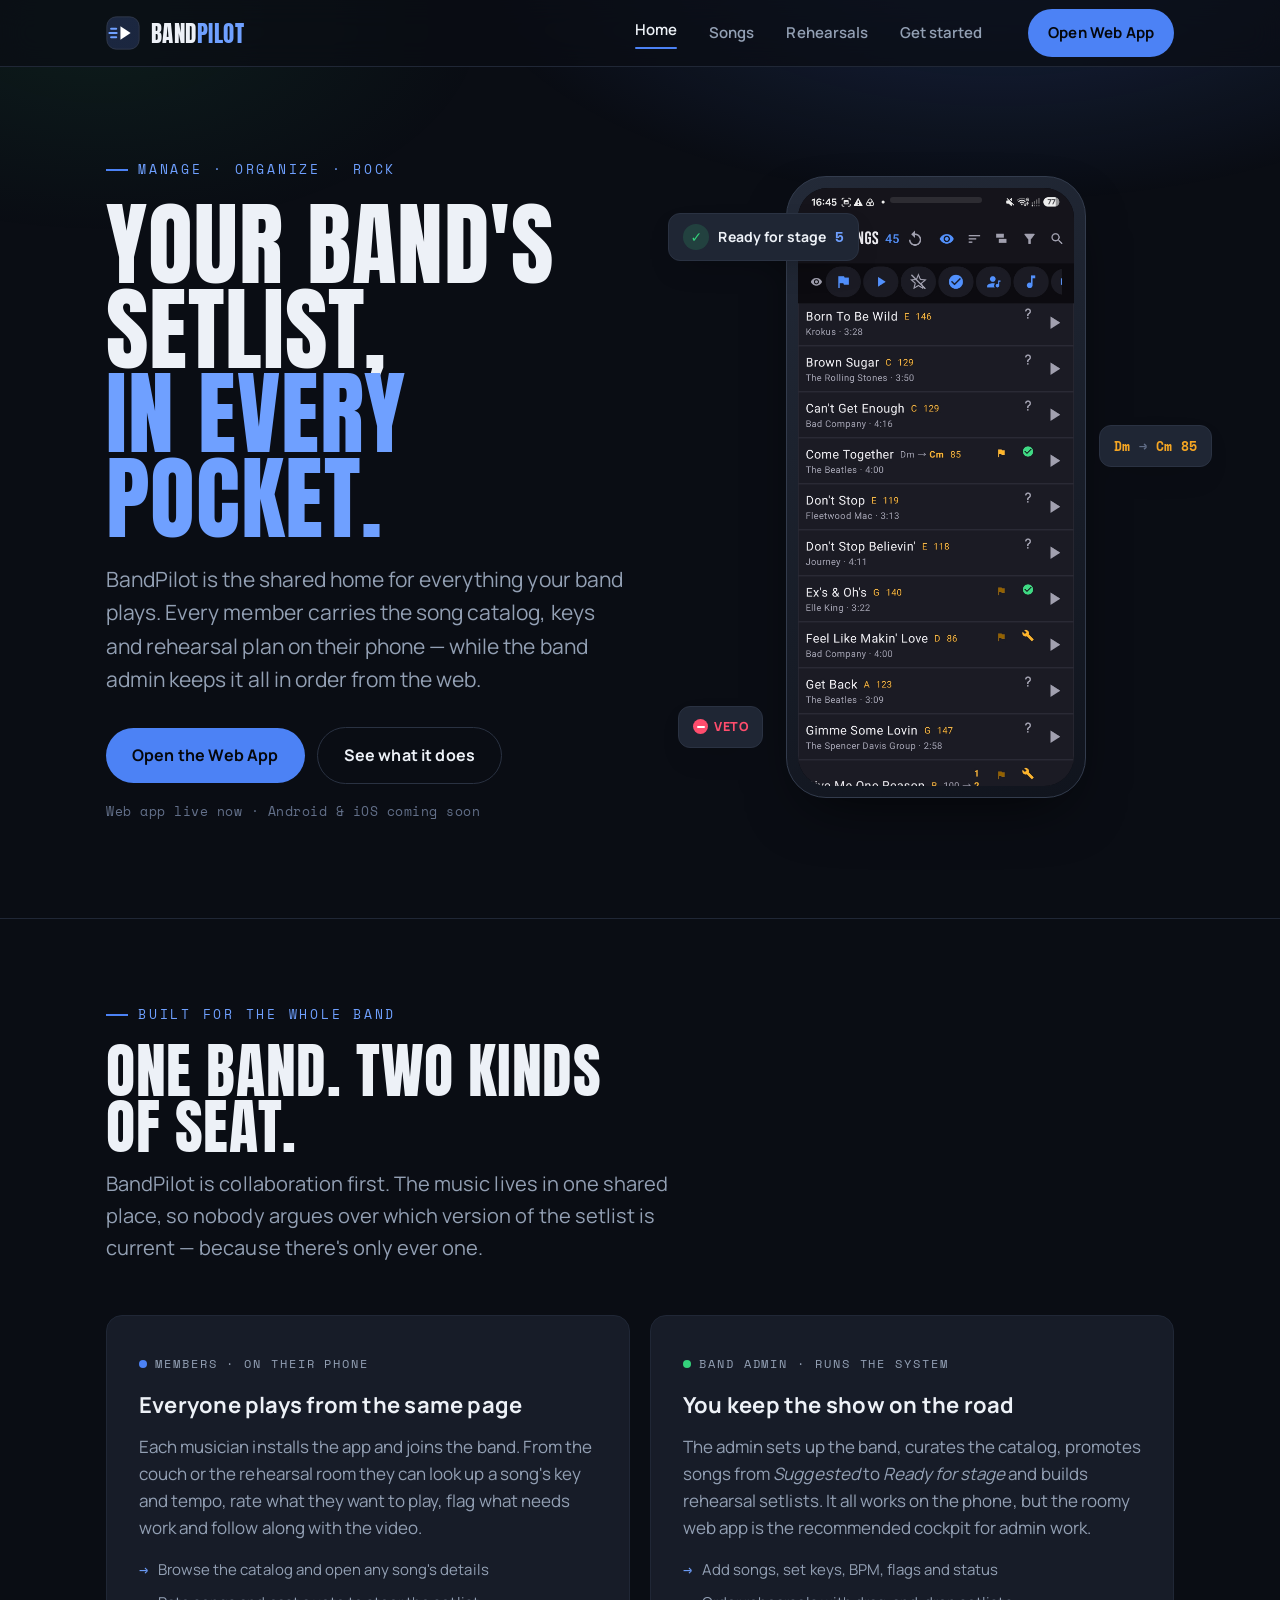
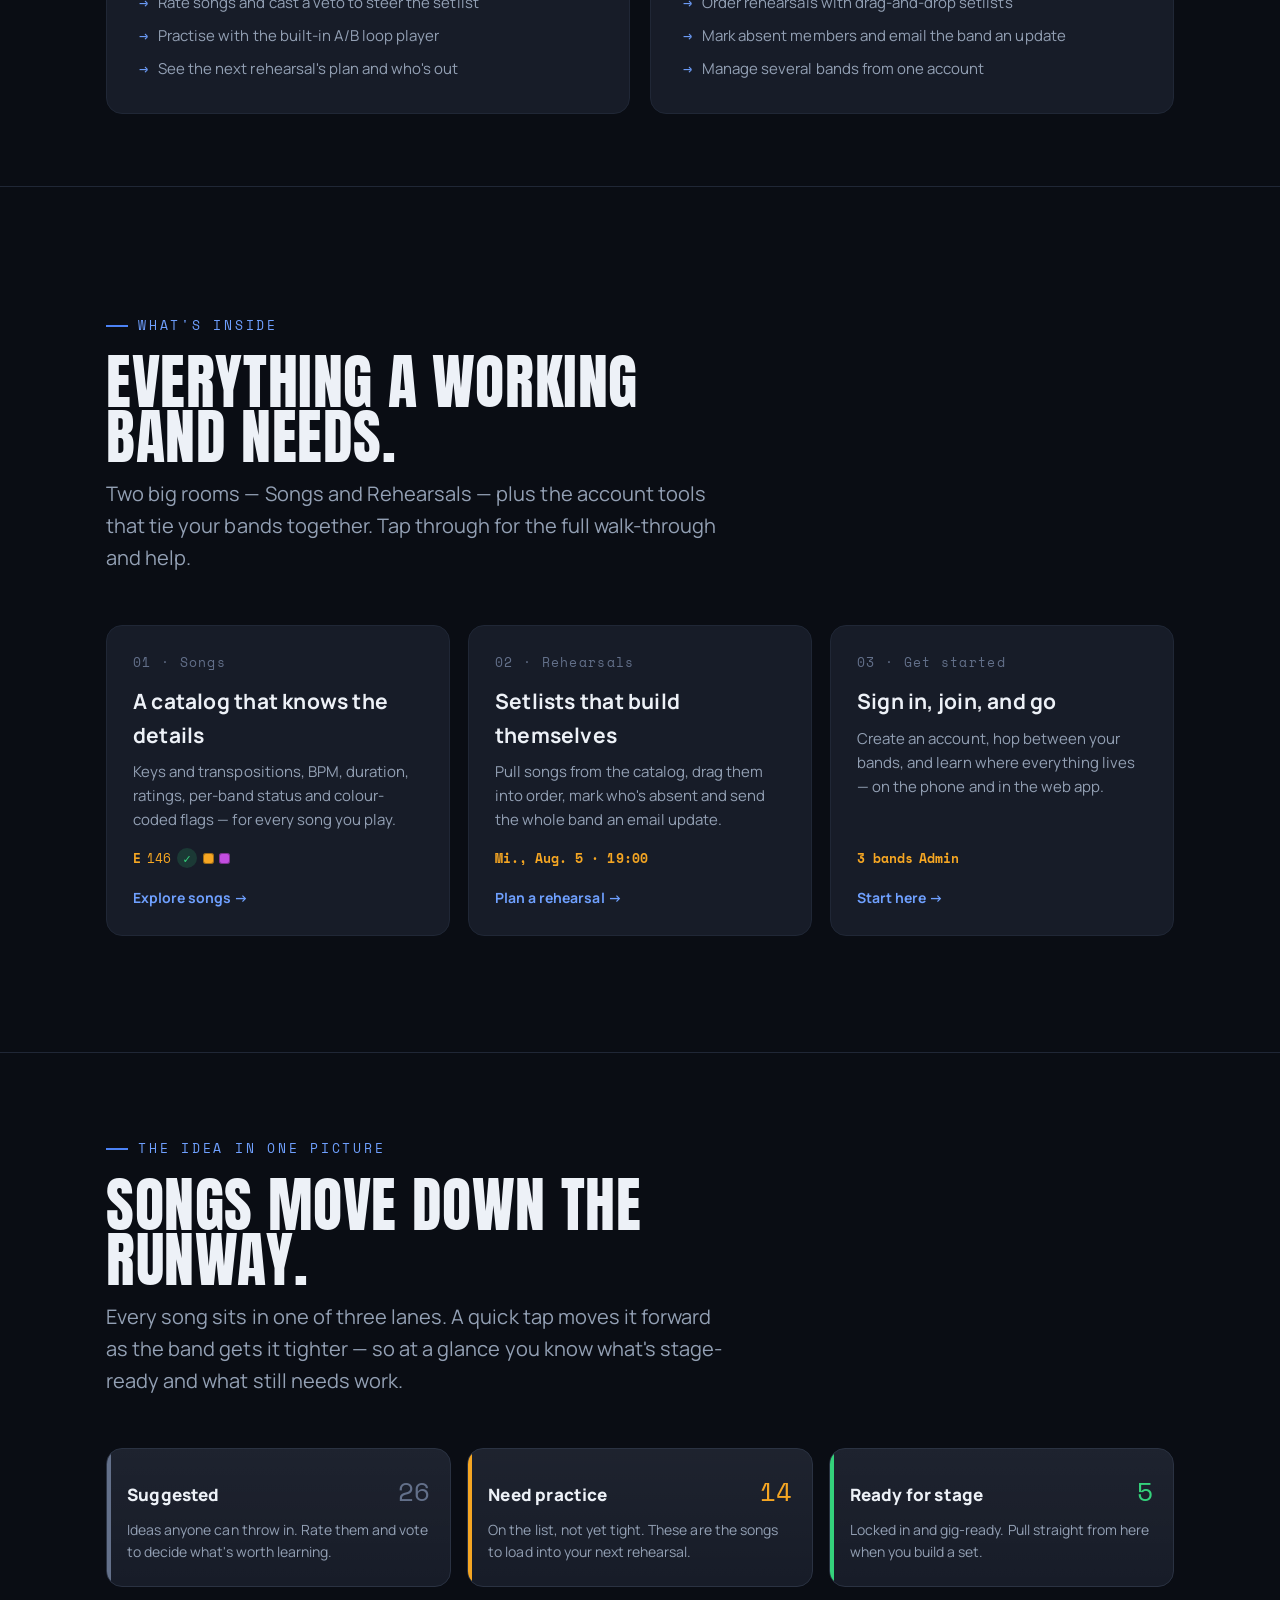
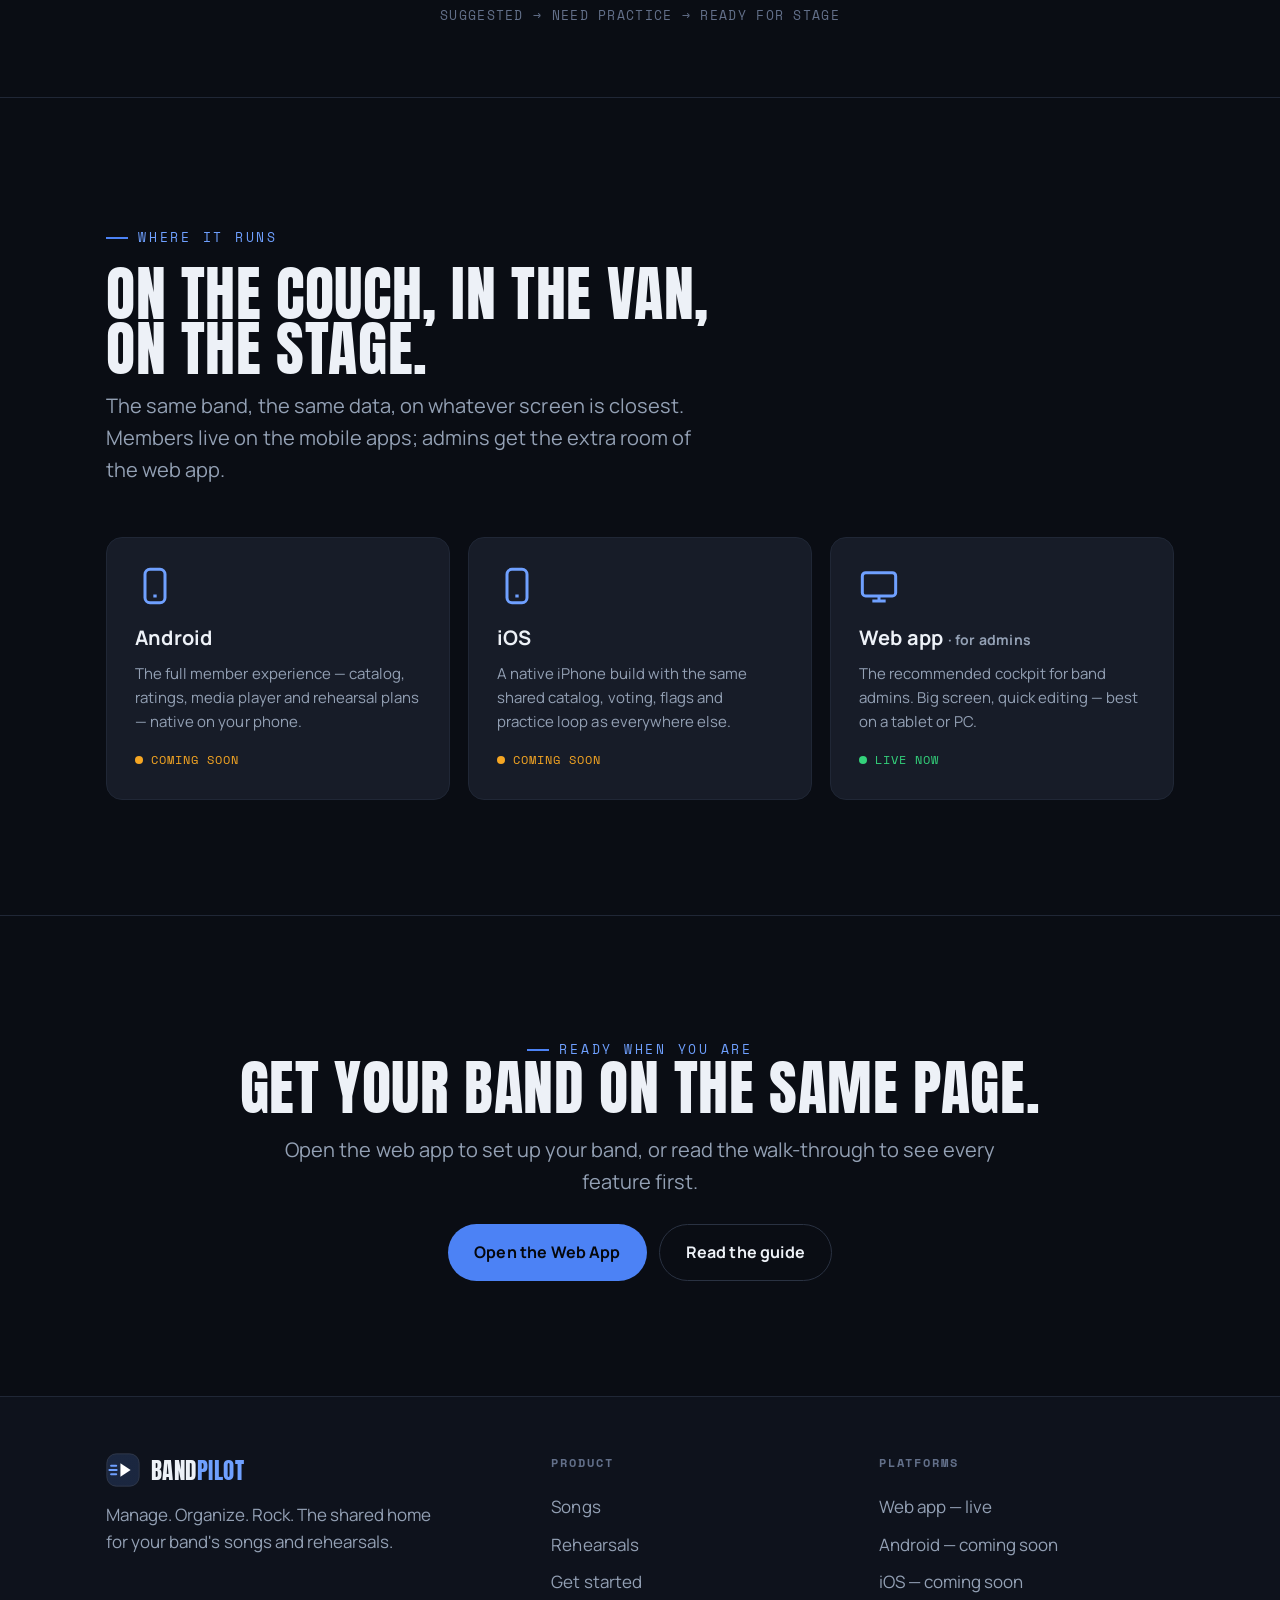
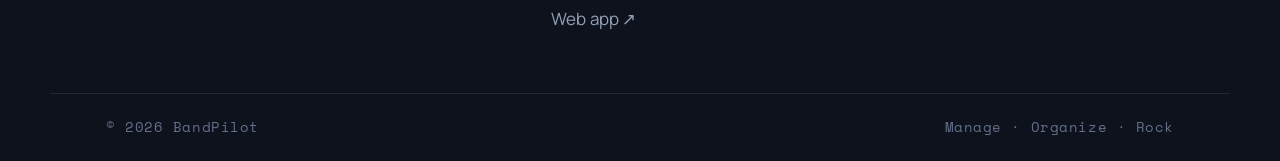
==== index.html @ ef221a4c "Add BandPilot product & help site Static multi-page site (index, songs, rehearsals, getting-started)" ====
<!DOCTYPE html>
<html lang="en">
<head>
  <meta charset="UTF-8" />
  <meta name="viewport" content="width=device-width, initial-scale=1.0" />
  <title>BandPilot — your band's songs & rehearsals, in every pocket</title>
  <meta name="description" content="BandPilot keeps your band on the same page: a shared song catalog with keys, BPM, ratings and flags, plus rehearsal setlists and email updates. Android, iOS and a web app for band admins." />
  <link rel="icon" href="assets/img/favicon.svg" type="image/svg+xml" />
  <link rel="preconnect" href="https://fonts.googleapis.com" />
  <link rel="preconnect" href="https://fonts.gstatic.com" crossorigin />
  <link href="https://fonts.googleapis.com/css2?family=Anton&family=Manrope:wght@400;600;700;800&family=Space+Mono:wght@400;700&display=swap" rel="stylesheet" />
  <script>document.documentElement.classList.add("js");</script>
  <link rel="stylesheet" href="assets/css/site.css" />
</head>
<body>
  <!-- ============ HEADER ============ -->
  <header class="site-header">
    <div class="wrap nav">
      <a class="brand" href="index.html" aria-label="BandPilot home">
        <svg class="brand__mark" viewBox="0 0 40 40" fill="none" aria-hidden="true">
          <defs><linearGradient id="m1" x1="0" y1="0" x2="40" y2="40"><stop stop-color="#1b2740"/><stop offset="1" stop-color="#0c1220"/></linearGradient></defs>
          <rect x="1" y="1" width="38" height="38" rx="11" fill="url(#m1)" stroke="#333c4d"/>
          <path d="M6 15h6M4 20h8.5M6 25h6" stroke="#6FA0FF" stroke-width="2.4" stroke-linecap="round"/>
          <path d="M17 12l12 8-12 8z" fill="#fff"/>
        </svg>
        <span class="brand__word"><b>Band</b><b class="pi">Pilot</b></span>
      </a>
      <nav class="nav__links" aria-label="Primary">
        <a href="index.html" class="is-active">Home</a>
        <a href="songs.html">Songs</a>
        <a href="rehearsals.html">Rehearsals</a>
        <a href="getting-started.html">Get started</a>
      </nav>
      <a class="btn btn--primary nav__cta" href="https://app.bandpilot.net" target="_blank" rel="noopener">Open Web App</a>
      <button class="nav__toggle" aria-label="Open menu" aria-expanded="false">
        <svg width="22" height="22" viewBox="0 0 24 24" fill="none" stroke="currentColor" stroke-width="2.2" stroke-linecap="round"><path d="M3 6h18M3 12h18M3 18h18"/></svg>
      </button>
    </div>
    <div class="mobile-menu">
      <a href="index.html">Home</a>
      <a href="songs.html">Songs</a>
      <a href="rehearsals.html">Rehearsals</a>
      <a href="getting-started.html">Get started</a>
      <a class="btn btn--primary" href="https://app.bandpilot.net" target="_blank" rel="noopener">Open Web App</a>
    </div>
  </header>

  <main>
    <!-- ============ HERO ============ -->
    <section class="section hero">
      <div class="wrap hero__grid">
        <div class="hero__text reveal">
          <p class="eyebrow hero__eyebrow">Manage · Organize · Rock</p>
          <h1 class="display">Your band's setlist,<br><span class="accent">in every pocket.</span></h1>
          <p class="lead hero__lead">BandPilot is the shared home for everything your band plays. Every member carries the song catalog, keys and rehearsal plan on their phone — while the band admin keeps it all in order from the web.</p>
          <div class="hero__cta">
            <a class="btn btn--primary btn--lg" href="https://app.bandpilot.net" target="_blank" rel="noopener">Open the Web App</a>
            <a class="btn btn--ghost btn--lg" href="#features">See what it does</a>
          </div>
          <p class="hero__note">Web app live now · Android &amp; iOS coming soon</p>
        </div>

        <div class="hero__stage reveal" data-d="1">
          <div class="floaty floaty--ready">
            <span class="status status--ready">✓</span> Ready for stage <span class="count">5</span>
          </div>
          <div class="floaty floaty--key">
            <span class="key">Dm <span class="arrow">→</span> Cm</span> <span class="bpm">85</span>
          </div>
          <div class="floaty floaty--veto">
            <span class="veto"><span class="dot"></span>Veto</span>
          </div>
          <div class="phone">
            <div class="phone__screen">
              <img src="assets/img/songs-detail-rows.jpg" alt="The BandPilot song list showing titles, artists, keys, BPM and status icons" loading="eager" width="1080" height="2340" />
            </div>
          </div>
        </div>
      </div>
    </section>

    <!-- ============ ROLES / COLLABORATION ============ -->
    <section class="section section--tight divider" id="collaboration">
      <div class="wrap">
        <div class="section-head reveal">
          <p class="eyebrow">Built for the whole band</p>
          <h2 class="display">One band. Two kinds of&nbsp;seat.</h2>
          <p class="lead">BandPilot is collaboration first. The music lives in one shared place, so nobody argues over which version of the setlist is current — because there's only ever one.</p>
        </div>
        <div class="roles">
          <div class="role role--member reveal">
            <span class="role__tag"><span class="d"></span>Members · on their phone</span>
            <h3>Everyone plays from the same page</h3>
            <p>Each musician installs the app and joins the band. From the couch or the rehearsal room they can look up a song's key and tempo, rate what they want to play, flag what needs work and follow along with the video.</p>
            <ul>
              <li>Browse the catalog and open any song's details</li>
              <li>Rate songs and cast a veto to steer the setlist</li>
              <li>Practise with the built-in A/B loop player</li>
              <li>See the next rehearsal's plan and who's out</li>
            </ul>
          </div>
          <div class="role role--admin reveal" data-d="1">
            <span class="role__tag"><span class="d"></span>Band admin · runs the system</span>
            <h3>You keep the show on the road</h3>
            <p>The admin sets up the band, curates the catalog, promotes songs from <em>Suggested</em> to <em>Ready for stage</em> and builds rehearsal setlists. It all works on the phone, but the roomy web app is the recommended cockpit for admin work.</p>
            <ul>
              <li>Add songs, set keys, BPM, flags and status</li>
              <li>Order rehearsals with drag-and-drop setlists</li>
              <li>Mark absent members and email the band an update</li>
              <li>Manage several bands from one account</li>
            </ul>
          </div>
        </div>
      </div>
    </section>

    <!-- ============ FEATURE OVERVIEW ============ -->
    <section class="section divider" id="features">
      <div class="wrap">
        <div class="section-head reveal">
          <p class="eyebrow">What's inside</p>
          <h2 class="display">Everything a working band needs.</h2>
          <p class="lead">Two big rooms — Songs and Rehearsals — plus the account tools that tie your bands together. Tap through for the full walk-through and help.</p>
        </div>
        <div class="cards">
          <a class="card reveal" href="songs.html">
            <span class="card__no">01 · Songs</span>
            <h3>A catalog that knows the details</h3>
            <p>Keys and transpositions, BPM, duration, ratings, per-band status and colour-coded flags — for every song you play.</p>
            <div class="card__chips">
              <span class="key">E</span><span class="bpm">146</span>
              <span class="status status--ready" style="width:20px;height:20px;font-size:11px">✓</span>
              <span class="flags"><span class="flag flag--cowbell"></span><span class="flag flag--gitsolo"></span></span>
            </div>
            <span class="card__more">Explore songs →</span>
          </a>
          <a class="card reveal" data-d="1" href="rehearsals.html">
            <span class="card__no">02 · Rehearsals</span>
            <h3>Setlists that build themselves</h3>
            <p>Pull songs from the catalog, drag them into order, mark who's absent and send the whole band an email update.</p>
            <div class="card__chips">
              <span class="key">Mi., Aug. 5 · 19:00</span>
            </div>
            <span class="card__more">Plan a rehearsal →</span>
          </a>
          <a class="card reveal" data-d="2" href="getting-started.html">
            <span class="card__no">03 · Get started</span>
            <h3>Sign in, join, and go</h3>
            <p>Create an account, hop between your bands, and learn where everything lives — on the phone and in the web app.</p>
            <div class="card__chips">
              <span class="key">3 bands</span><span class="key">Admin</span>
            </div>
            <span class="card__more">Start here →</span>
          </a>
        </div>
      </div>
    </section>

    <!-- ============ SIGNATURE: STATUS PIPELINE ============ -->
    <section class="section section--tight divider">
      <div class="wrap">
        <div class="section-head reveal">
          <p class="eyebrow">The idea in one picture</p>
          <h2 class="display">Songs move down the runway.</h2>
          <p class="lead">Every song sits in one of three lanes. A quick tap moves it forward as the band gets it tighter — so at a glance you know what's stage-ready and what still needs work.</p>
        </div>
        <div class="pipeline">
          <div class="stage stage--suggested reveal">
            <span class="stage__bar"></span>
            <div class="stage__top"><span class="stage__name">Suggested</span><span class="stage__count">26</span></div>
            <p>Ideas anyone can throw in. Rate them and vote to decide what's worth learning.</p>
          </div>
          <div class="stage stage--practice reveal" data-d="1">
            <span class="stage__bar"></span>
            <div class="stage__top"><span class="stage__name">Need practice</span><span class="stage__count">14</span></div>
            <p>On the list, not yet tight. These are the songs to load into your next rehearsal.</p>
          </div>
          <div class="stage stage--ready reveal" data-d="2">
            <span class="stage__bar"></span>
            <div class="stage__top"><span class="stage__name">Ready for stage</span><span class="stage__count">5</span></div>
            <p>Locked in and gig-ready. Pull straight from here when you build a set.</p>
          </div>
        </div>
        <p class="stage__flow reveal">SUGGESTED → NEED PRACTICE → READY FOR STAGE</p>
      </div>
    </section>

    <!-- ============ PLATFORMS ============ -->
    <section class="section divider" id="platforms">
      <div class="wrap">
        <div class="section-head reveal">
          <p class="eyebrow">Where it runs</p>
          <h2 class="display">On the couch, in the van, on the stage.</h2>
          <p class="lead">The same band, the same data, on whatever screen is closest. Members live on the mobile apps; admins get the extra room of the web app.</p>
        </div>
        <div class="platforms">
          <div class="plat reveal">
            <svg class="plat__ico" viewBox="0 0 24 24" fill="none" stroke="currentColor" stroke-width="1.8"><rect x="6" y="2" width="12" height="20" rx="3"/><path d="M11 18h2"/></svg>
            <h3>Android</h3>
            <p>The full member experience — catalog, ratings, media player and rehearsal plans — native on your phone.</p>
            <span class="plat__status is-soon"><span class="d"></span>Coming soon</span>
          </div>
          <div class="plat reveal" data-d="1">
            <svg class="plat__ico" viewBox="0 0 24 24" fill="none" stroke="currentColor" stroke-width="1.8"><rect x="6" y="2" width="12" height="20" rx="3"/><path d="M11 18h2"/></svg>
            <h3>iOS</h3>
            <p>A native iPhone build with the same shared catalog, voting, flags and practice loop as everywhere else.</p>
            <span class="plat__status is-soon"><span class="d"></span>Coming soon</span>
          </div>
          <div class="plat reveal" data-d="2">
            <svg class="plat__ico" viewBox="0 0 24 24" fill="none" stroke="currentColor" stroke-width="1.8"><rect x="2" y="4" width="20" height="14" rx="2"/><path d="M8 21h8M12 18v3"/></svg>
            <h3>Web app <span class="muted" style="font-size:14px">· for admins</span></h3>
            <p>The recommended cockpit for band admins. Big screen, quick editing — best on a tablet or PC.</p>
            <span class="plat__status is-live"><span class="d"></span>Live now</span>
          </div>
        </div>
      </div>
    </section>

    <!-- ============ CTA ============ -->
    <section class="section divider">
      <div class="wrap ctaband reveal">
        <p class="eyebrow" style="justify-content:center">Ready when you are</p>
        <h2 class="display">Get your band on the same page.</h2>
        <p class="lead" style="margin-inline:auto">Open the web app to set up your band, or read the walk-through to see every feature first.</p>
        <div class="btnrow">
          <a class="btn btn--primary btn--lg" href="https://app.bandpilot.net" target="_blank" rel="noopener">Open the Web App</a>
          <a class="btn btn--ghost btn--lg" href="getting-started.html">Read the guide</a>
        </div>
      </div>
    </section>
  </main>

  <!-- ============ FOOTER ============ -->
  <footer class="site-footer">
    <div class="wrap footer__grid">
      <div>
        <a class="brand" href="index.html" aria-label="BandPilot home">
          <svg class="brand__mark" viewBox="0 0 40 40" fill="none" aria-hidden="true">
            <defs><linearGradient id="m2" x1="0" y1="0" x2="40" y2="40"><stop stop-color="#1b2740"/><stop offset="1" stop-color="#0c1220"/></linearGradient></defs>
            <rect x="1" y="1" width="38" height="38" rx="11" fill="url(#m2)" stroke="#333c4d"/>
            <path d="M6 15h6M4 20h8.5M6 25h6" stroke="#6FA0FF" stroke-width="2.4" stroke-linecap="round"/>
            <path d="M17 12l12 8-12 8z" fill="#fff"/>
          </svg>
          <span class="brand__word"><b>Band</b><b class="pi">Pilot</b></span>
        </a>
        <p class="footer__tag">Manage. Organize. Rock. The shared home for your band's songs and rehearsals.</p>
      </div>
      <div class="footer">
        <h4>Product</h4>
        <a href="songs.html">Songs</a>
        <a href="rehearsals.html">Rehearsals</a>
        <a href="getting-started.html">Get started</a>
        <a href="https://app.bandpilot.net" target="_blank" rel="noopener">Web app ↗</a>
      </div>
      <div class="footer">
        <h4>Platforms</h4>
        <a>Web app — live</a>
        <a>Android — coming soon</a>
        <a>iOS — coming soon</a>
      </div>
    </div>
    <div class="wrap footer__bottom">
      <span class="mono">© 2026 BandPilot</span>
      <span class="mono">Manage · Organize · Rock</span>
    </div>
  </footer>

  <script src="assets/js/site.js"></script>
</body>
</html>
---- assets/css/site.css ----
/* ============================================================
   BandPilot — product site
   Design language derived from the app itself:
   dark navy, "pilot blue", amber data badges, condensed caps.
   ============================================================ */

/* ---- Reset ---- */
*, *::before, *::after { box-sizing: border-box; }
* { margin: 0; }
html { -webkit-text-size-adjust: 100%; scroll-behavior: smooth; }
body { min-height: 100%; -webkit-font-smoothing: antialiased; text-rendering: optimizeLegibility; }
img, svg { display: block; max-width: 100%; }
a { color: inherit; text-decoration: none; }
button { font: inherit; color: inherit; cursor: pointer; border: 0; background: none; }
ul { list-style: none; padding: 0; }

/* ---- Tokens ---- */
:root {
  --ink:        #0A0D14;
  --ink-2:      #0E121C;
  --slate:      #171C28;
  --slate-2:    #1F2634;
  --line:       #2A3242;
  --line-soft:  #202736;

  --pilot:        #4C82F5;
  --pilot-bright: #6FA0FF;
  --stage:        #34D27B;
  --amber:        #F5A623;
  --veto:         #FF4D6D;
  --purple:       #C24DE0;

  --text:  #EDF1F7;
  --muted: #93A0B4;
  --faint: #63708A;

  --maxw: 1180px;
  --pad: clamp(20px, 5vw, 56px);
  --radius: 16px;
  --radius-sm: 10px;

  --font-display: "Anton", "Arial Narrow", sans-serif;
  --font-body: "Manrope", system-ui, sans-serif;
  --font-mono: "Space Mono", ui-monospace, monospace;

  --shadow: 0 24px 60px -24px rgba(0,0,0,.75);
  --shadow-soft: 0 12px 32px -18px rgba(0,0,0,.6);
}

/* ---- Base ---- */
body {
  font-family: var(--font-body);
  background: var(--ink);
  color: var(--text);
  line-height: 1.6;
  font-size: 17px;
  letter-spacing: .002em;
  overflow-x: hidden;
}

/* subtle ambient glow anchored top of page */
body::before {
  content: "";
  position: fixed;
  inset: 0 0 auto 0;
  height: 620px;
  background:
    radial-gradient(900px 420px at 78% -8%, rgba(76,130,245,.20), transparent 60%),
    radial-gradient(700px 380px at 8% 4%, rgba(52,210,123,.08), transparent 55%);
  pointer-events: none;
  z-index: 0;
}

.wrap { width: 100%; max-width: var(--maxw); margin-inline: auto; padding-inline: var(--pad); }
.section { position: relative; z-index: 1; padding-block: clamp(64px, 9vw, 116px); }
.section--tight { padding-block: clamp(40px, 6vw, 72px); }
.divider { border-top: 1px solid var(--line-soft); }

/* ---- Typography ---- */
.display {
  font-family: var(--font-display);
  font-weight: 400;
  line-height: .92;
  letter-spacing: .01em;
  text-transform: uppercase;
}
h1.display { font-size: clamp(44px, 8.2vw, 92px); }
h2.display { font-size: clamp(32px, 5vw, 60px); }
h3.display { font-size: clamp(24px, 3.2vw, 36px); }

.eyebrow {
  font-family: var(--font-mono);
  font-size: 12.5px;
  letter-spacing: .22em;
  text-transform: uppercase;
  color: var(--pilot-bright);
  display: inline-flex;
  align-items: center;
  gap: 10px;
}
.eyebrow::before {
  content: "";
  width: 22px; height: 2px;
  background: var(--pilot);
  display: inline-block;
}

.lead { font-size: clamp(17px, 1.6vw, 20px); color: var(--muted); max-width: 60ch; }
.muted { color: var(--muted); }
.accent { color: var(--pilot-bright); }
.section-head { max-width: 62ch; margin-bottom: clamp(32px, 4vw, 52px); }
.section-head .eyebrow { margin-bottom: 18px; }
.section-head p { margin-top: 14px; }

/* ---- Header / nav ---- */
.site-header {
  position: sticky; top: 0; z-index: 50;
  background: rgba(10,13,20,.72);
  backdrop-filter: blur(14px);
  border-bottom: 1px solid var(--line-soft);
}
.nav {
  display: flex; align-items: center; gap: 22px;
  height: 66px;
}
.brand { display: flex; align-items: center; gap: 11px; margin-right: 6px; }
.brand__mark { width: 34px; height: 34px; flex: none; }
.brand__word {
  font-family: var(--font-display);
  text-transform: uppercase;
  font-size: 23px;
  letter-spacing: .02em;
  line-height: 1;
}
.brand__word b { font-weight: 400; }
.brand__word .pi { color: var(--pilot-bright); }

.nav__links { display: flex; align-items: center; gap: 4px; margin-left: auto; }
.nav__links a {
  padding: 8px 14px; border-radius: 999px;
  color: var(--muted); font-weight: 600; font-size: 15px;
  transition: color .18s, background .18s;
}
.nav__links a:hover { color: var(--text); background: var(--slate); }
.nav__links a.is-active { color: var(--text); }
.nav__links a.is-active::after {
  content: ""; display: block; height: 2px; margin-top: 5px;
  background: var(--pilot); border-radius: 2px;
}
.nav__cta { margin-left: 10px; }
.nav__toggle { display: none; margin-left: auto; width: 42px; height: 42px; border-radius: 10px; color: var(--text); }
.nav__toggle svg { margin-inline: auto; }
.mobile-menu { display: none; } /* shown only on small screens when toggled */

/* ---- Buttons ---- */
.btn {
  display: inline-flex; align-items: center; gap: 9px;
  padding: 12px 20px; border-radius: 999px;
  font-weight: 700; font-size: 15px; letter-spacing: .01em;
  transition: transform .16s ease, background .18s, border-color .18s, color .18s;
  white-space: nowrap;
}
.btn:active { transform: translateY(1px); }
.btn--primary { background: var(--pilot); color: #05070c; }
.btn--primary:hover { background: var(--pilot-bright); }
.btn--ghost { border: 1px solid var(--line); color: var(--text); }
.btn--ghost:hover { border-color: var(--pilot); background: var(--slate); }
.btn--lg { padding: 15px 26px; font-size: 16px; }

/* ============================================================
   SIGNATURE — the BandPilot song row, rebuilt in CSS
   ============================================================ */
.songrow {
  display: flex; align-items: center; gap: 12px;
  padding: 13px 16px;
  background: var(--slate);
  border: 1px solid var(--line-soft);
  border-radius: 12px;
}
.songrow + .songrow { margin-top: 8px; }
.songrow__main { min-width: 0; flex: 1; }
.songrow__title {
  display: flex; align-items: center; gap: 9px; flex-wrap: wrap;
  font-weight: 700; font-size: 16px; letter-spacing: .01em;
}
.songrow__artist { color: var(--muted); font-size: 13.5px; margin-top: 2px; }

/* amber key / transpose / bpm data chips — the app's own metadata language */
.key { font-family: var(--font-mono); font-size: 13px; font-weight: 700; color: var(--amber); }
.key .arrow { color: var(--faint); margin: 0 1px; }
.bpm { font-family: var(--font-mono); font-size: 13px; color: var(--amber); }
.dur { font-family: var(--font-mono); font-size: 12.5px; color: var(--faint); }

/* status glyphs */
.status { flex: none; width: 26px; height: 26px; border-radius: 999px; display: grid; place-items: center; font-weight: 800; font-size: 14px; }
.status--ready    { background: rgba(52,210,123,.16); color: var(--stage); }
.status--practice { color: var(--amber); }
.status--suggested{ color: var(--faint); font-family: var(--font-mono); }

/* flag dots */
.flag { flex: none; width: 11px; height: 11px; border-radius: 3px; box-shadow: 0 0 0 1px rgba(0,0,0,.35) inset; }
.flag--acoustic { background: #9a6b12; }
.flag--cowbell  { background: var(--amber); }
.flag--gitsolo  { background: var(--purple); }
.flag--harmony  { background: #e0a92e; }
.flag--keys     { background: #e9edf5; }
.flags { display: inline-flex; gap: 5px; align-items: center; }

/* stars */
.stars { font-family: var(--font-mono); letter-spacing: 1px; }
.stars .on { color: var(--amber); }
.stars .off { color: var(--line); }

/* veto pill */
.veto {
  display: inline-flex; align-items: center; gap: 6px;
  font-weight: 800; font-size: 12.5px; letter-spacing: .04em; text-transform: uppercase;
  color: var(--veto);
}
.veto .dot { width: 15px; height: 15px; border-radius: 999px; background: var(--veto); display: grid; place-items: center; }
.veto .dot::before { content: ""; width: 8px; height: 2px; background: #fff; border-radius: 2px; }

/* ---- Hero ---- */
.hero { padding-top: clamp(48px, 7vw, 84px); padding-bottom: clamp(56px, 8vw, 96px); }
.hero__grid { display: grid; grid-template-columns: 1.05fr .95fr; gap: clamp(28px, 5vw, 64px); align-items: center; }
.hero__eyebrow { margin-bottom: 22px; }
.hero h1 { margin-bottom: 22px; }
.hero h1 .accent { color: var(--pilot-bright); }
.hero__lead { margin-bottom: 30px; font-size: clamp(17px, 1.7vw, 21px); }
.hero__cta { display: flex; flex-wrap: wrap; gap: 12px; align-items: center; }
.hero__note { margin-top: 18px; font-family: var(--font-mono); font-size: 12.5px; color: var(--faint); letter-spacing: .04em; }

.hero__stage { position: relative; display: grid; place-items: center; }
/* floating real-UI chips around the phone */
.floaty {
  position: absolute; z-index: 3;
  background: var(--slate-2);
  border: 1px solid var(--line);
  border-radius: 12px;
  padding: 10px 14px;
  box-shadow: var(--shadow-soft);
  font-weight: 700; font-size: 14px;
  display: flex; align-items: center; gap: 9px;
}
.floaty--ready  { top: 6%;  left: -6%; }
.floaty--key    { top: 40%; right: -8%; }
.floaty--veto   { bottom: 8%; left: -4%; }
.floaty .count { font-family: var(--font-mono); color: var(--pilot-bright); }

/* ---- Phone frame ---- */
.phone {
  position: relative;
  width: min(300px, 78vw);
  border-radius: 40px;
  padding: 11px;
  background: linear-gradient(155deg, #232a38, #10141d);
  border: 1px solid #333c4d;
  box-shadow: var(--shadow);
}
.phone__screen {
  position: relative;
  border-radius: 30px;
  overflow: hidden;
  background: #05070c;
  aspect-ratio: 1080 / 2340;
}
.phone__screen img { width: 100%; height: 100%; object-fit: cover; object-position: top center; }
.phone::after { /* speaker/notch hint */
  content: ""; position: absolute; top: 20px; left: 50%; transform: translateX(-50%);
  width: 92px; height: 6px; border-radius: 999px; background: rgba(255,255,255,.10); z-index: 4;
}
.phone--sm { width: min(232px, 66vw); border-radius: 32px; }
.phone--sm .phone__screen { border-radius: 23px; }
.phone--sm::after { width: 70px; top: 16px; }

/* landscape media frame */
.phone--land { width: min(440px, 86vw); border-radius: 26px; }
.phone--land .phone__screen { aspect-ratio: 2340 / 1080; border-radius: 16px; }
.phone--land::after { display: none; }

/* ---- Roles (collaboration) ---- */
.roles { display: grid; grid-template-columns: 1fr 1fr; gap: 20px; }
.role {
  background: var(--slate); border: 1px solid var(--line-soft);
  border-radius: var(--radius); padding: clamp(22px, 3vw, 32px);
}
.role__tag {
  font-family: var(--font-mono); font-size: 12px; letter-spacing: .16em; text-transform: uppercase;
  color: var(--muted); margin-bottom: 14px; display: inline-flex; align-items: center; gap: 8px;
}
.role__tag .d { width: 8px; height: 8px; border-radius: 999px; }
.role--member .d { background: var(--pilot); }
.role--admin  .d { background: var(--stage); }
.role h3 { font-size: 22px; margin-bottom: 10px; letter-spacing: .01em; }
.role p { color: var(--muted); }
.role ul { margin-top: 16px; display: grid; gap: 9px; }
.role li { display: flex; gap: 10px; align-items: flex-start; color: var(--muted); font-size: 15px; }
.role li::before { content: "→"; color: var(--pilot-bright); font-family: var(--font-mono); }

/* ---- Feature overview cards (home) ---- */
.cards { display: grid; grid-template-columns: repeat(3, 1fr); gap: 18px; }
.card {
  display: flex; flex-direction: column;
  background: var(--slate); border: 1px solid var(--line-soft);
  border-radius: var(--radius); padding: 26px;
  transition: transform .2s ease, border-color .2s, background .2s;
}
a.card:hover { transform: translateY(-4px); border-color: var(--pilot); background: var(--slate-2); }
.card__no { font-family: var(--font-mono); color: var(--faint); font-size: 13px; letter-spacing: .1em; }
.card h3 { font-size: 21px; margin: 12px 0 8px; letter-spacing: .01em; }
.card p { color: var(--muted); font-size: 15px; flex: 1; }
.card__more { margin-top: 18px; color: var(--pilot-bright); font-weight: 700; font-size: 14px; display: inline-flex; gap: 7px; }
.card__chips { display: flex; flex-wrap: wrap; gap: 6px; margin-top: 16px; }

/* ---- Feature rows (detail pages) ---- */
.feature {
  display: grid; grid-template-columns: 1fr 1fr; gap: clamp(30px, 6vw, 76px);
  align-items: center;
  padding-block: clamp(44px, 6vw, 78px);
}
.feature + .feature { border-top: 1px solid var(--line-soft); }
.feature__media { display: grid; place-items: center; }
.feature--flip .feature__text { order: 2; }
.feature--flip .feature__media { order: 1; }
.feature h3 { margin: 16px 0 14px; }
.feature__text > p { color: var(--muted); }
.feature .eyebrow { margin-bottom: 6px; }

/* how-to list */
.howto { margin-top: 22px; display: grid; gap: 14px; }
.howto li { display: flex; gap: 13px; align-items: flex-start; }
.howto .n {
  flex: none; width: 26px; height: 26px; border-radius: 8px;
  background: var(--slate-2); border: 1px solid var(--line);
  font-family: var(--font-mono); font-size: 13px; font-weight: 700;
  display: grid; place-items: center; color: var(--pilot-bright);
}
.howto b { color: var(--text); }
.howto span { color: var(--muted); font-size: 15.5px; }

/* dual media (two phones) */
.media-duo { display: flex; gap: 18px; justify-content: center; flex-wrap: wrap; }

/* ---- Status pipeline (interactive) ---- */
.pipeline { display: grid; grid-template-columns: repeat(3, 1fr); gap: 16px; }
.stage {
  border-radius: var(--radius); padding: 22px 20px;
  border: 1px solid var(--line);
  background:
    linear-gradient(180deg, rgba(255,255,255,.03), transparent),
    var(--slate);
  position: relative; overflow: hidden;
}
.stage__bar { position: absolute; inset: 0 auto 0 0; width: 4px; }
.stage--suggested .stage__bar { background: var(--faint); }
.stage--practice  .stage__bar { background: var(--amber); }
.stage--ready     .stage__bar { background: var(--stage); }
.stage__top { display: flex; align-items: baseline; justify-content: space-between; margin-bottom: 6px; }
.stage__name { font-weight: 800; letter-spacing: .01em; font-size: 17px; }
.stage__count { font-family: var(--font-mono); font-size: 26px; }
.stage--suggested .stage__count { color: var(--faint); }
.stage--practice  .stage__count { color: var(--amber); }
.stage--ready     .stage__count { color: var(--stage); }
.stage p { color: var(--muted); font-size: 14px; }
.stage__flow { text-align: center; color: var(--faint); font-family: var(--font-mono); font-size: 13px; margin-top: 18px; letter-spacing: .1em; }

/* ---- Flag reference grid ---- */
.flaggrid { display: grid; grid-template-columns: repeat(auto-fit, minmax(210px, 1fr)); gap: 14px; margin-top: 8px; }
.flagcard { display: flex; gap: 13px; align-items: flex-start; background: var(--slate); border: 1px solid var(--line-soft); border-radius: 12px; padding: 16px 18px; }
.flagcard .flag { width: 15px; height: 15px; margin-top: 4px; }
.flagcard b { font-size: 15.5px; }
.flagcard p { color: var(--muted); font-size: 14px; }

/* ---- Platforms ---- */
.platforms { display: grid; grid-template-columns: repeat(3, 1fr); gap: 18px; }
.plat { background: var(--slate); border: 1px solid var(--line-soft); border-radius: var(--radius); padding: 28px; }
.plat__ico { width: 40px; height: 40px; margin-bottom: 16px; color: var(--pilot-bright); }
.plat h3 { font-size: 20px; margin-bottom: 8px; letter-spacing: .01em; }
.plat p { color: var(--muted); font-size: 15px; }
.plat__status { margin-top: 16px; font-family: var(--font-mono); font-size: 12px; letter-spacing: .08em; text-transform: uppercase; display: inline-flex; align-items: center; gap: 8px; }
.plat__status .d { width: 8px; height: 8px; border-radius: 999px; }
.plat__status.is-live { color: var(--stage); }
.plat__status.is-live .d { background: var(--stage); }
.plat__status.is-soon { color: var(--amber); }
.plat__status.is-soon .d { background: var(--amber); }

/* ---- Page intro + on-page jump nav (docs pages) ---- */
.pageintro { padding-top: clamp(40px, 6vw, 70px); padding-bottom: clamp(28px, 4vw, 44px); }
.pageintro h1 { margin-bottom: 18px; }
.jumpnav { display: flex; flex-wrap: wrap; gap: 9px; margin-top: 30px; }
.jumpnav a {
  font-family: var(--font-mono); font-size: 12.5px; letter-spacing: .06em;
  padding: 8px 14px; border-radius: 999px;
  border: 1px solid var(--line); color: var(--muted);
  transition: color .18s, border-color .18s, background .18s;
}
.jumpnav a:hover { color: var(--text); border-color: var(--pilot); background: var(--slate); }
.anchor { scroll-margin-top: 86px; }

/* callout note */
.note {
  display: flex; gap: 13px; align-items: flex-start;
  background: rgba(76,130,245,.08); border: 1px solid rgba(76,130,245,.28);
  border-radius: 12px; padding: 16px 18px; margin-top: 24px;
}
.note .ic { flex: none; color: var(--pilot-bright); margin-top: 2px; }
.note p { color: var(--muted); font-size: 15px; }
.note b { color: var(--text); }

/* ---- CTA band ---- */
.ctaband { text-align: center; }
.ctaband .display { margin-bottom: 18px; }
.ctaband .btnrow { display: flex; gap: 12px; justify-content: center; flex-wrap: wrap; margin-top: 26px; }

/* mockup: recreated login / drawer (getting started) */
.mock {
  background: var(--slate); border: 1px solid var(--line);
  border-radius: 22px; padding: 22px; box-shadow: var(--shadow-soft);
}
.mock__logo { display:flex; align-items:center; gap:10px; margin-bottom: 20px; }
.mock label { font-family: var(--font-mono); font-size: 11px; letter-spacing: .18em; text-transform: uppercase; color: var(--muted); display:block; margin-bottom: 7px; }
.mock .field { background: var(--ink-2); border: 1px solid var(--line); border-radius: 12px; padding: 13px 15px; margin-bottom: 16px; color: var(--muted); font-size: 15px; }
.mock .field--focus { border-color: var(--pilot); color: var(--text); }
.mock .signin { display:flex; justify-content:flex-end; }
.mock .drawer-item { display:flex; align-items:center; gap:13px; padding: 12px 8px; border-radius: 10px; font-weight:600; }
.mock .drawer-item.is-active { background: var(--slate-2); color: var(--pilot-bright); }
.mock .drawer-item .ic { width:20px; height:20px; color: var(--muted); }
.mock .drawer-sep { border-top:1px solid var(--line-soft); margin: 12px 0; }
.mock .drawer-band { font-family: var(--font-display); text-transform:uppercase; color: var(--pilot-bright); font-size:15px; letter-spacing:.03em; margin: 4px 8px 6px; }

/* ---- Footer ---- */
.site-footer { border-top: 1px solid var(--line-soft); background: var(--ink-2); position: relative; z-index: 1; }
.footer__grid { display: grid; grid-template-columns: 1.4fr 1fr 1fr; gap: 32px; padding-block: 56px; }
.footer__tag { color: var(--muted); margin-top: 14px; max-width: 34ch; }
.footer h4 { font-family: var(--font-mono); font-size: 12px; letter-spacing: .16em; text-transform: uppercase; color: var(--faint); margin-bottom: 16px; }
.footer a { color: var(--muted); display: block; padding: 5px 0; }
.footer a:hover { color: var(--text); }
.footer__bottom { border-top: 1px solid var(--line-soft); padding-block: 22px; display: flex; justify-content: space-between; gap: 16px; flex-wrap: wrap; color: var(--faint); font-size: 14px; }
.footer__bottom .mono { font-family: var(--font-mono); letter-spacing: .04em; }

/* ---- Scroll reveal (only hidden when JS is present, so it degrades gracefully) ---- */
.js .reveal { opacity: 0; transform: translateY(22px); }
.reveal { transition: opacity .6s ease, transform .6s ease; }
.reveal.in { opacity: 1; transform: none; }
.reveal[data-d="1"] { transition-delay: .08s; }
.reveal[data-d="2"] { transition-delay: .16s; }
.reveal[data-d="3"] { transition-delay: .24s; }

/* ---- Focus ---- */
:focus-visible { outline: 2px solid var(--pilot-bright); outline-offset: 3px; border-radius: 4px; }

/* ============================================================
   Responsive
   ============================================================ */
@media (max-width: 960px) {
  .hero__grid { grid-template-columns: 1fr; }
  .hero__stage { margin-top: 8px; }
  .cards { grid-template-columns: 1fr 1fr; }
  .platforms { grid-template-columns: 1fr; }
  .footer__grid { grid-template-columns: 1fr 1fr; }
  .feature { grid-template-columns: 1fr; gap: 30px; }
  .feature--flip .feature__text { order: 1; }
  .feature--flip .feature__media { order: 2; }
  .pipeline { grid-template-columns: 1fr; }
}
@media (max-width: 720px) {
  .nav__links { display: none; }
  .nav__cta { display: none; }
  .nav__toggle { display: grid; place-items: center; }
  .nav.is-open { position: relative; }
  .mobile-menu { display: none; }
  .mobile-menu.is-open {
    display: block; position: absolute; top: 66px; left: 0; right: 0;
    background: var(--ink-2); border-bottom: 1px solid var(--line);
    padding: 14px var(--pad) 22px;
  }
  .mobile-menu a { display: block; padding: 13px 4px; font-weight: 700; border-bottom: 1px solid var(--line-soft); }
  .mobile-menu .btn { margin-top: 16px; width: 100%; justify-content: center; }
  .roles { grid-template-columns: 1fr; }
  .cards { grid-template-columns: 1fr; }
  .footer__grid { grid-template-columns: 1fr; }
  .floaty { display: none; }
}

/* ---- Reduced motion ---- */
@media (prefers-reduced-motion: reduce) {
  html { scroll-behavior: auto; }
  * { animation-duration: .001ms !important; animation-iteration-count: 1 !important; transition-duration: .001ms !important; }
  .reveal { opacity: 1; transform: none; }
}
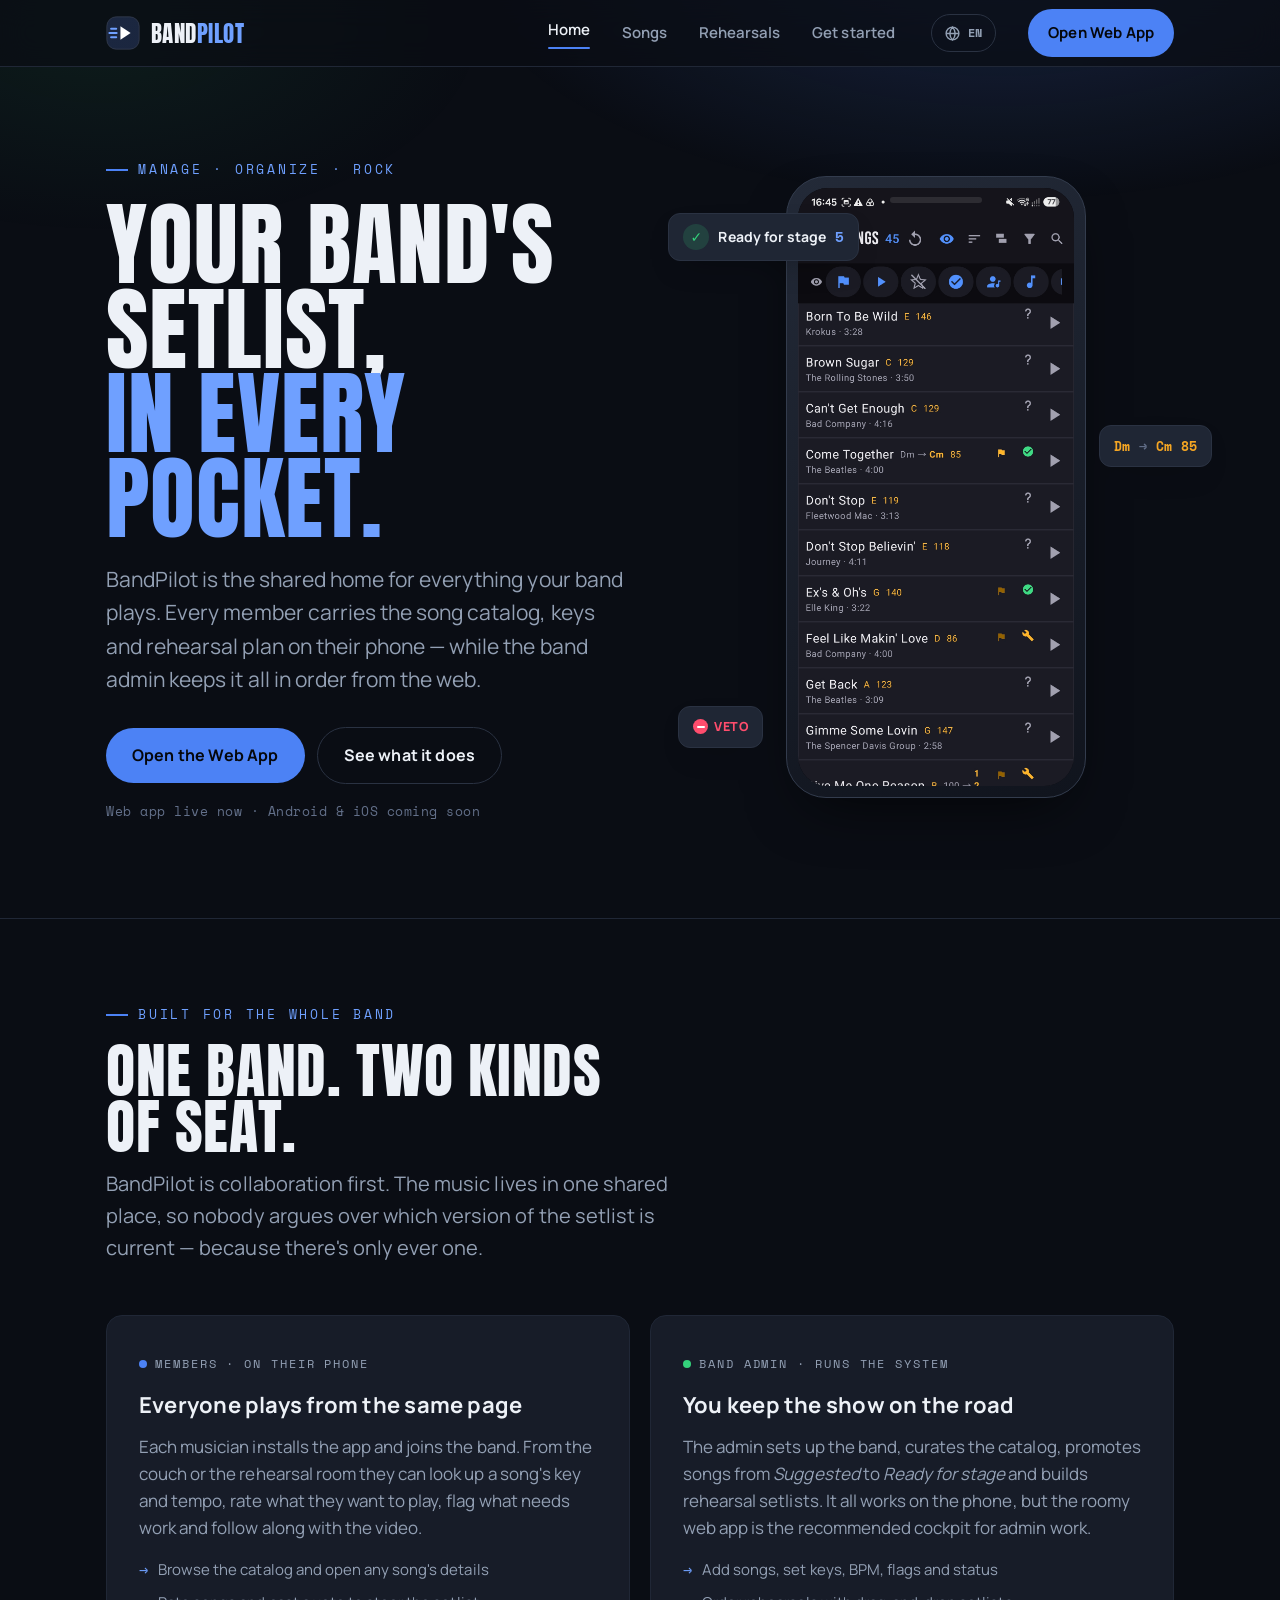
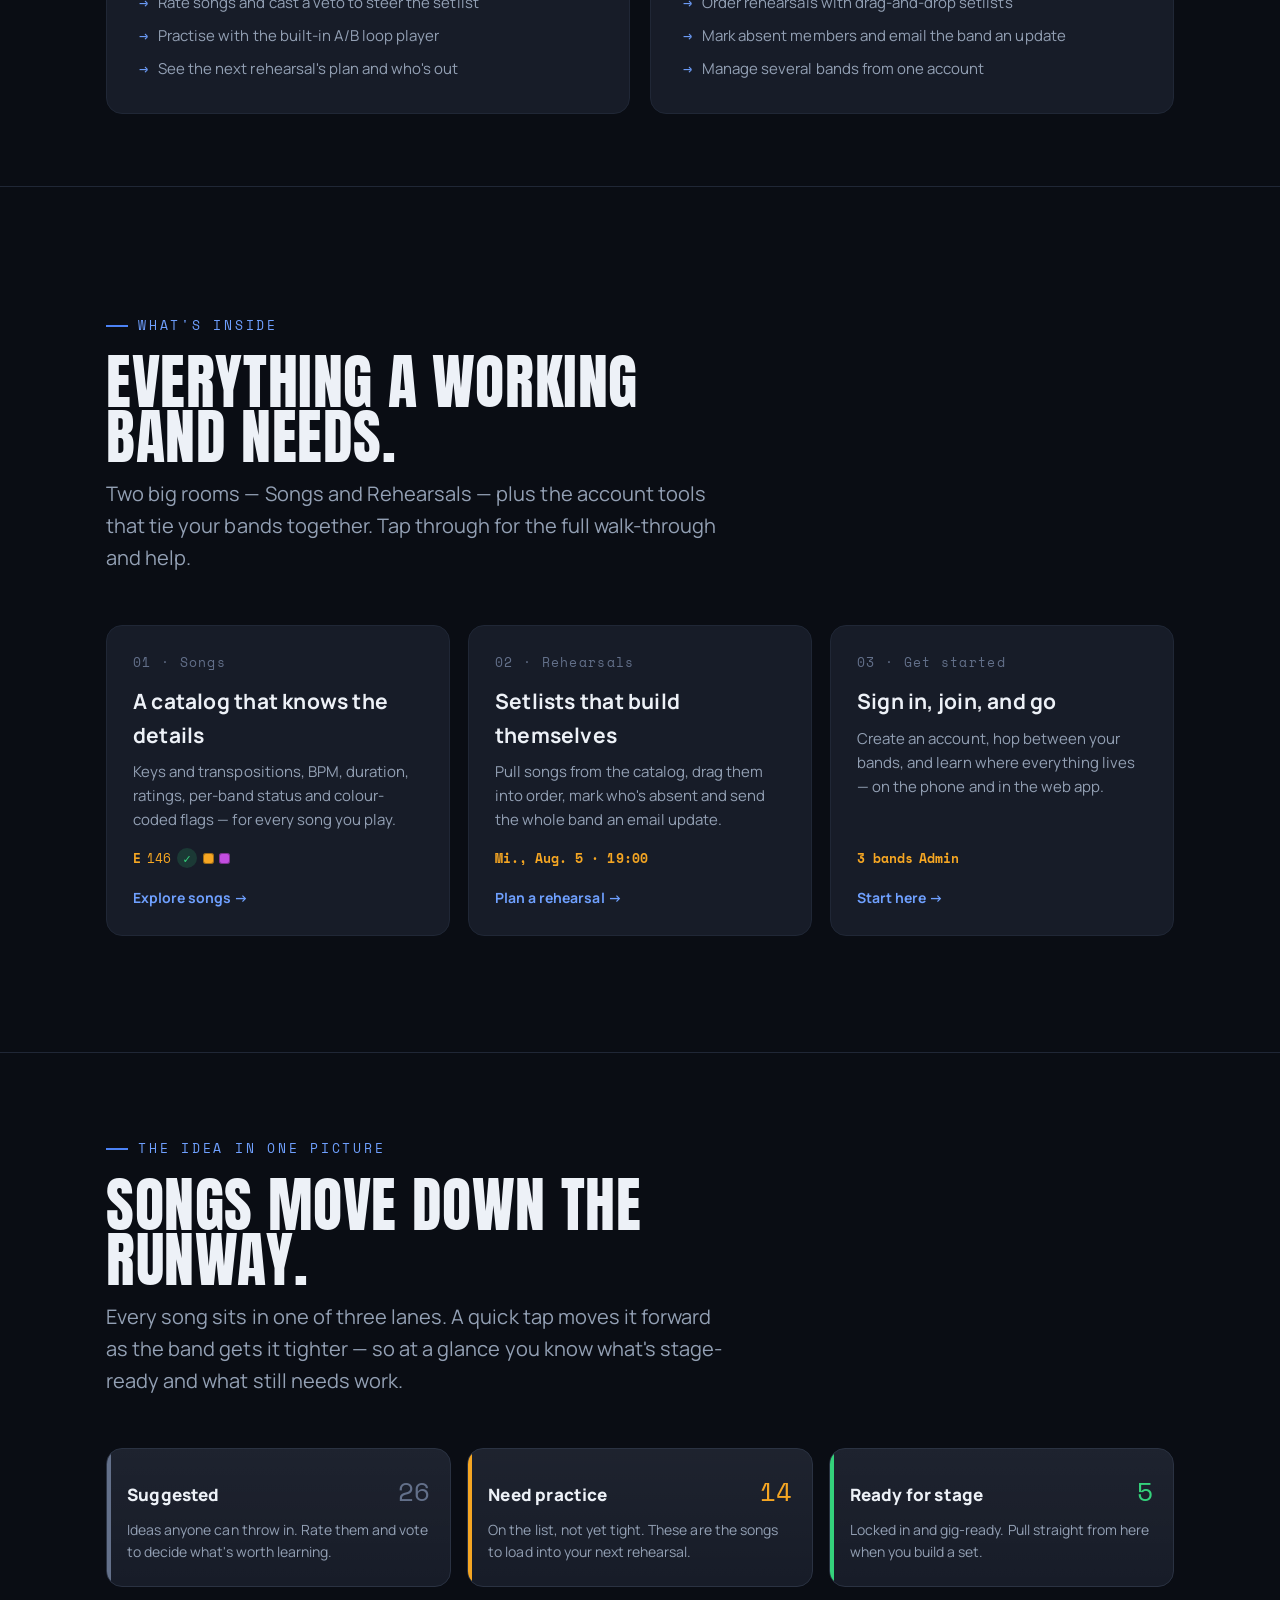
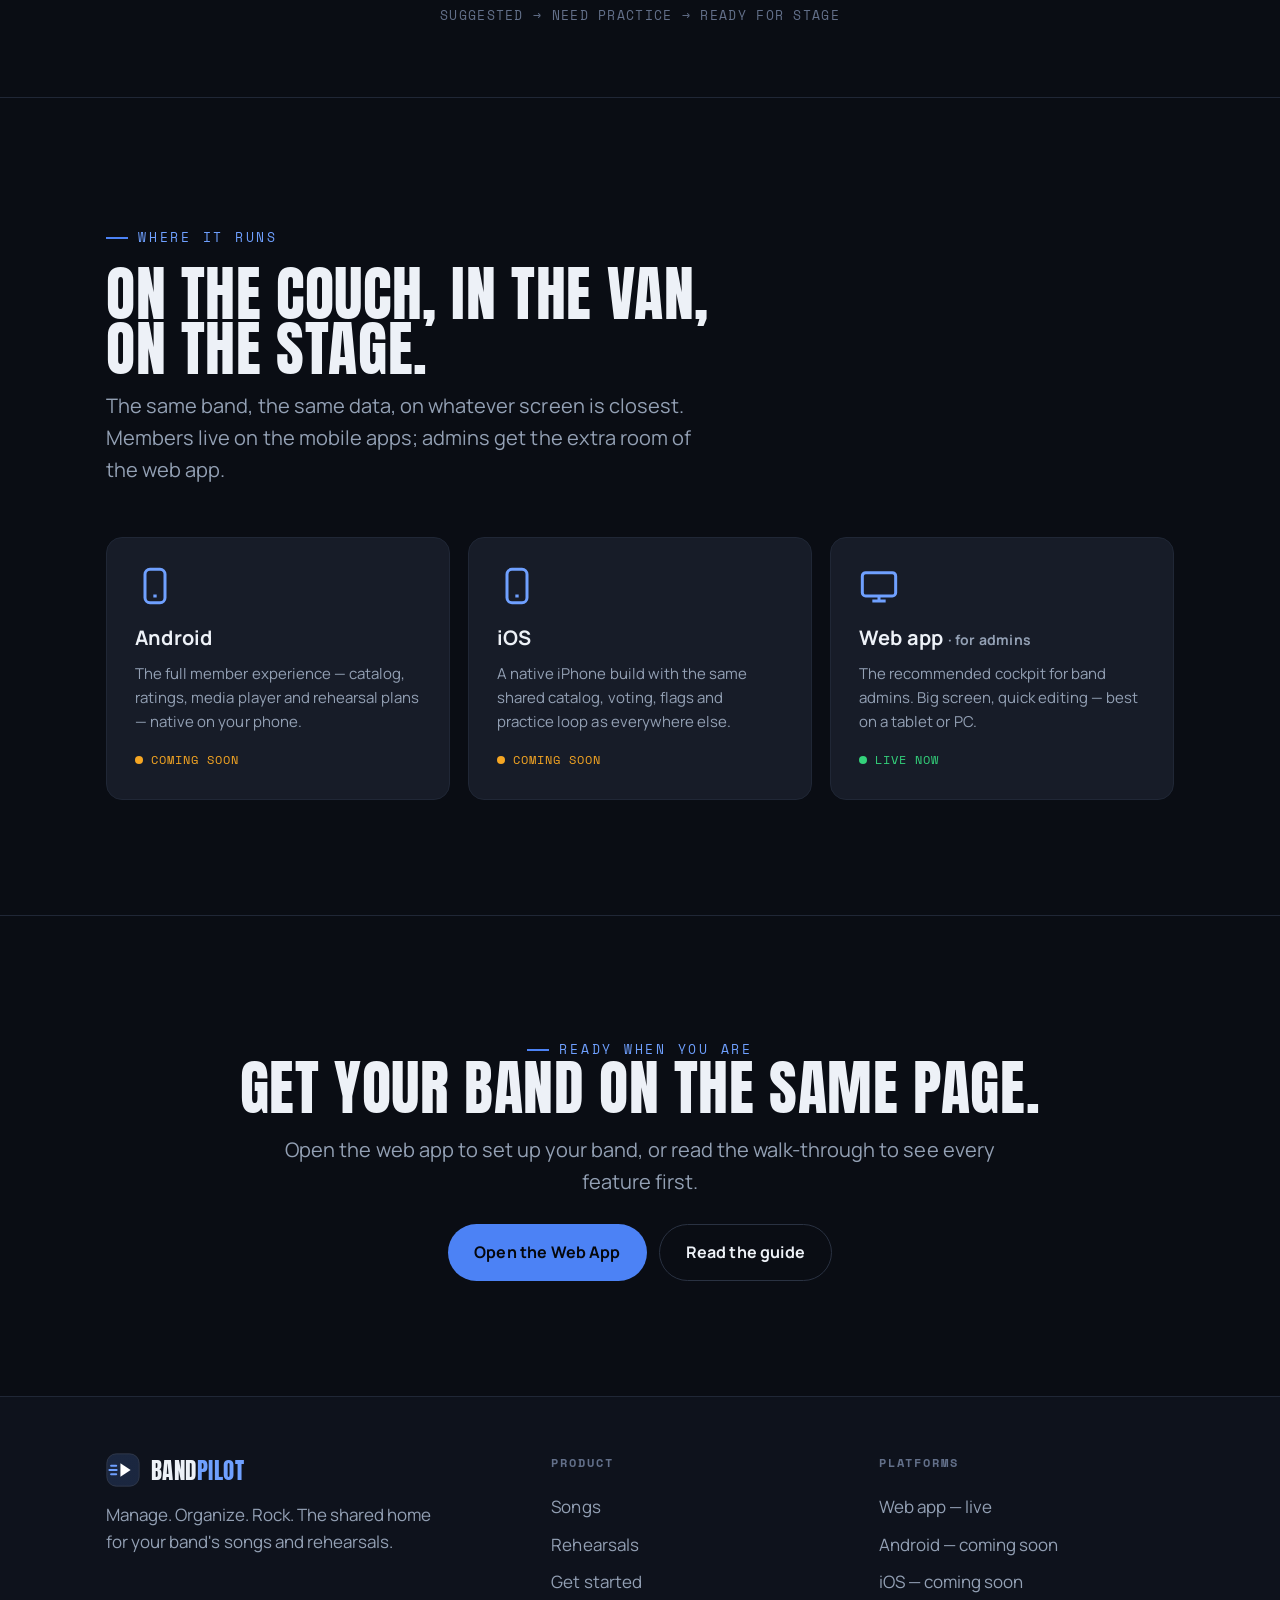
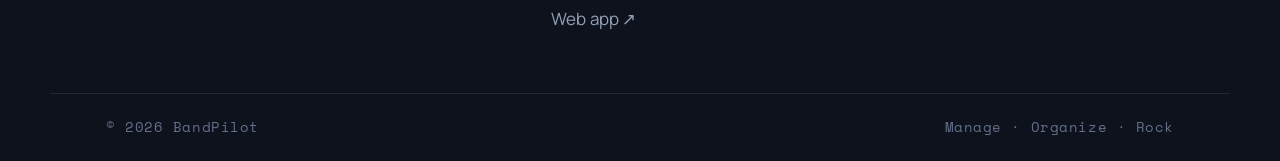
==== commit 77d2c55f: "Add multilingual support (EN / DE / FR) Client-side i18n with no build step: English stays inline in" ====
--- a/index.html
+++ b/index.html
@@ -3,13 +3,18 @@
 <head>
   <meta charset="UTF-8" />
   <meta name="viewport" content="width=device-width, initial-scale=1.0" />
-  <title>BandPilot — your band's songs & rehearsals, in every pocket</title>
-  <meta name="description" content="BandPilot keeps your band on the same page: a shared song catalog with keys, BPM, ratings and flags, plus rehearsal setlists and email updates. Android, iOS and a web app for band admins." />
+  <title data-i18n="home.metaTitle">BandPilot — your band's songs & rehearsals, in every pocket</title>
+  <meta name="description" data-i18n-content="home.metaDesc" content="BandPilot keeps your band on the same page: a shared song catalog with keys, BPM, ratings and flags, plus rehearsal setlists and email updates. Android, iOS and a web app for band admins." />
   <link rel="icon" href="assets/img/favicon.svg" type="image/svg+xml" />
   <link rel="preconnect" href="https://fonts.googleapis.com" />
   <link rel="preconnect" href="https://fonts.gstatic.com" crossorigin />
   <link href="https://fonts.googleapis.com/css2?family=Anton&family=Manrope:wght@400;600;700;800&family=Space+Mono:wght@400;700&display=swap" rel="stylesheet" />
-  <script>document.documentElement.classList.add("js");</script>
+  <script>
+  (function(){var d=document.documentElement;d.classList.add("js");
+  var SUP=["en","de","fr"],l=null;try{var s=localStorage.getItem("bp-lang");if(s&&SUP.indexOf(s)>-1)l=s;}catch(e){}
+  if(!l){var n=navigator.languages||[navigator.language||"en"];for(var i=0;i<n.length;i++){var b=(n[i]||"").slice(0,2).toLowerCase();if(SUP.indexOf(b)>-1){l=b;break;}}}
+  l=l||"en";d.lang=l;window.__bpLang=l;if(l!=="en"){d.className+=" i18n-pending";setTimeout(function(){d.classList.remove("i18n-pending");},1500);}})();
+  </script>
   <link rel="stylesheet" href="assets/css/site.css" />
 </head>
 <body>
@@ -26,22 +31,38 @@
         <span class="brand__word"><b>Band</b><b class="pi">Pilot</b></span>
       </a>
       <nav class="nav__links" aria-label="Primary">
-        <a href="index.html" class="is-active">Home</a>
-        <a href="songs.html">Songs</a>
-        <a href="rehearsals.html">Rehearsals</a>
-        <a href="getting-started.html">Get started</a>
+        <a href="index.html" class="is-active" data-i18n="nav.home">Home</a>
+        <a href="songs.html" data-i18n="nav.songs">Songs</a>
+        <a href="rehearsals.html" data-i18n="nav.rehearsals">Rehearsals</a>
+        <a href="getting-started.html" data-i18n="nav.start">Get started</a>
       </nav>
-      <a class="btn btn--primary nav__cta" href="https://app.bandpilot.net" target="_blank" rel="noopener">Open Web App</a>
-      <button class="nav__toggle" aria-label="Open menu" aria-expanded="false">
+      <div class="langswitch">
+        <button class="langswitch__btn" aria-haspopup="true" aria-expanded="false" data-i18n-aria-label="common.changeLang" aria-label="Change language">
+          <svg viewBox="0 0 24 24" fill="none" stroke="currentColor" stroke-width="2" aria-hidden="true"><circle cx="12" cy="12" r="9"/><path d="M3 12h18M12 3c2.5 2.7 3.8 6 3.8 9s-1.3 6.3-3.8 9c-2.5-2.7-3.8-6-3.8-9s1.3-6.3 3.8-9z"/></svg>
+          <span class="langswitch__cur">EN</span>
+        </button>
+        <div class="langswitch__menu" role="menu">
+          <button data-lang="en" role="menuitem">English <span class="tick">✓</span></button>
+          <button data-lang="de" role="menuitem">Deutsch <span class="tick">✓</span></button>
+          <button data-lang="fr" role="menuitem">Français <span class="tick">✓</span></button>
+        </div>
+      </div>
+      <a class="btn btn--primary nav__cta" href="https://app.bandpilot.net" target="_blank" rel="noopener" data-i18n="nav.openWebApp">Open Web App</a>
+      <button class="nav__toggle" data-i18n-aria-label="common.openMenu" aria-label="Open menu" aria-expanded="false">
         <svg width="22" height="22" viewBox="0 0 24 24" fill="none" stroke="currentColor" stroke-width="2.2" stroke-linecap="round"><path d="M3 6h18M3 12h18M3 18h18"/></svg>
       </button>
     </div>
     <div class="mobile-menu">
-      <a href="index.html">Home</a>
-      <a href="songs.html">Songs</a>
-      <a href="rehearsals.html">Rehearsals</a>
-      <a href="getting-started.html">Get started</a>
-      <a class="btn btn--primary" href="https://app.bandpilot.net" target="_blank" rel="noopener">Open Web App</a>
+      <a href="index.html" data-i18n="nav.home">Home</a>
+      <a href="songs.html" data-i18n="nav.songs">Songs</a>
+      <a href="rehearsals.html" data-i18n="nav.rehearsals">Rehearsals</a>
+      <a href="getting-started.html" data-i18n="nav.start">Get started</a>
+      <a class="btn btn--primary" href="https://app.bandpilot.net" target="_blank" rel="noopener" data-i18n="nav.openWebApp">Open Web App</a>
+      <div class="langrow">
+        <button data-lang="en">EN</button>
+        <button data-lang="de">DE</button>
+        <button data-lang="fr">FR</button>
+      </div>
     </div>
   </header>
 
@@ -51,28 +72,28 @@
       <div class="wrap hero__grid">
         <div class="hero__text reveal">
           <p class="eyebrow hero__eyebrow">Manage · Organize · Rock</p>
-          <h1 class="display">Your band's setlist,<br><span class="accent">in every pocket.</span></h1>
-          <p class="lead hero__lead">BandPilot is the shared home for everything your band plays. Every member carries the song catalog, keys and rehearsal plan on their phone — while the band admin keeps it all in order from the web.</p>
+          <h1 class="display" data-i18n="home.heroTitle">Your band's setlist,<br><span class="accent">in every pocket.</span></h1>
+          <p class="lead hero__lead" data-i18n="home.heroLead">BandPilot is the shared home for everything your band plays. Every member carries the song catalog, keys and rehearsal plan on their phone — while the band admin keeps it all in order from the web.</p>
           <div class="hero__cta">
-            <a class="btn btn--primary btn--lg" href="https://app.bandpilot.net" target="_blank" rel="noopener">Open the Web App</a>
-            <a class="btn btn--ghost btn--lg" href="#features">See what it does</a>
-          </div>
-          <p class="hero__note">Web app live now · Android &amp; iOS coming soon</p>
+            <a class="btn btn--primary btn--lg" href="https://app.bandpilot.net" target="_blank" rel="noopener" data-i18n="common.openWebAppCta">Open the Web App</a>
+            <a class="btn btn--ghost btn--lg" href="#features" data-i18n="home.heroSee">See what it does</a>
+          </div>
+          <p class="hero__note" data-i18n="common.liveNote">Web app live now · Android &amp; iOS coming soon</p>
         </div>
 
         <div class="hero__stage reveal" data-d="1">
           <div class="floaty floaty--ready">
-            <span class="status status--ready">✓</span> Ready for stage <span class="count">5</span>
+            <span class="status status--ready">✓</span> <span data-i18n="pipe.ready">Ready for stage</span> <span class="count">5</span>
           </div>
           <div class="floaty floaty--key">
             <span class="key">Dm <span class="arrow">→</span> Cm</span> <span class="bpm">85</span>
           </div>
           <div class="floaty floaty--veto">
-            <span class="veto"><span class="dot"></span>Veto</span>
+            <span class="veto"><span class="dot"></span><span data-i18n="common.veto">Veto</span></span>
           </div>
           <div class="phone">
             <div class="phone__screen">
-              <img src="assets/img/songs-detail-rows.jpg" alt="The BandPilot song list showing titles, artists, keys, BPM and status icons" loading="eager" width="1080" height="2340" />
+              <img src="assets/img/songs-detail-rows.jpg" data-i18n-alt="home.heroImgAlt" alt="The BandPilot song list showing titles, artists, keys, BPM and status icons" loading="eager" width="1080" height="2340" />
             </div>
           </div>
         </div>
@@ -83,31 +104,31 @@
     <section class="section section--tight divider" id="collaboration">
       <div class="wrap">
         <div class="section-head reveal">
-          <p class="eyebrow">Built for the whole band</p>
-          <h2 class="display">One band. Two kinds of&nbsp;seat.</h2>
-          <p class="lead">BandPilot is collaboration first. The music lives in one shared place, so nobody argues over which version of the setlist is current — because there's only ever one.</p>
+          <p class="eyebrow" data-i18n="home.rolesEyebrow">Built for the whole band</p>
+          <h2 class="display" data-i18n="home.rolesTitle">One band. Two kinds of&nbsp;seat.</h2>
+          <p class="lead" data-i18n="home.rolesLead">BandPilot is collaboration first. The music lives in one shared place, so nobody argues over which version of the setlist is current — because there's only ever one.</p>
         </div>
         <div class="roles">
           <div class="role role--member reveal">
-            <span class="role__tag"><span class="d"></span>Members · on their phone</span>
-            <h3>Everyone plays from the same page</h3>
-            <p>Each musician installs the app and joins the band. From the couch or the rehearsal room they can look up a song's key and tempo, rate what they want to play, flag what needs work and follow along with the video.</p>
+            <span class="role__tag"><span class="d"></span><span data-i18n="home.memberTag">Members · on their phone</span></span>
+            <h3 data-i18n="home.memberTitle">Everyone plays from the same page</h3>
+            <p data-i18n="home.memberBody">Each musician installs the app and joins the band. From the couch or the rehearsal room they can look up a song's key and tempo, rate what they want to play, flag what needs work and follow along with the video.</p>
             <ul>
-              <li>Browse the catalog and open any song's details</li>
-              <li>Rate songs and cast a veto to steer the setlist</li>
-              <li>Practise with the built-in A/B loop player</li>
-              <li>See the next rehearsal's plan and who's out</li>
+              <li data-i18n="home.member1">Browse the catalog and open any song's details</li>
+              <li data-i18n="home.member2">Rate songs and cast a veto to steer the setlist</li>
+              <li data-i18n="home.member3">Practise with the built-in A/B loop player</li>
+              <li data-i18n="home.member4">See the next rehearsal's plan and who's out</li>
             </ul>
           </div>
           <div class="role role--admin reveal" data-d="1">
-            <span class="role__tag"><span class="d"></span>Band admin · runs the system</span>
-            <h3>You keep the show on the road</h3>
-            <p>The admin sets up the band, curates the catalog, promotes songs from <em>Suggested</em> to <em>Ready for stage</em> and builds rehearsal setlists. It all works on the phone, but the roomy web app is the recommended cockpit for admin work.</p>
+            <span class="role__tag"><span class="d"></span><span data-i18n="home.adminTag">Band admin · runs the system</span></span>
+            <h3 data-i18n="home.adminTitle">You keep the show on the road</h3>
+            <p data-i18n="home.adminBody">The admin sets up the band, curates the catalog, promotes songs from <em>Suggested</em> to <em>Ready for stage</em> and builds rehearsal setlists. It all works on the phone, but the roomy web app is the recommended cockpit for admin work.</p>
             <ul>
-              <li>Add songs, set keys, BPM, flags and status</li>
-              <li>Order rehearsals with drag-and-drop setlists</li>
-              <li>Mark absent members and email the band an update</li>
-              <li>Manage several bands from one account</li>
+              <li data-i18n="home.admin1">Add songs, set keys, BPM, flags and status</li>
+              <li data-i18n="home.admin2">Order rehearsals with drag-and-drop setlists</li>
+              <li data-i18n="home.admin3">Mark absent members and email the band an update</li>
+              <li data-i18n="home.admin4">Manage several bands from one account</li>
             </ul>
           </div>
         </div>
@@ -118,39 +139,39 @@
     <section class="section divider" id="features">
       <div class="wrap">
         <div class="section-head reveal">
-          <p class="eyebrow">What's inside</p>
-          <h2 class="display">Everything a working band needs.</h2>
-          <p class="lead">Two big rooms — Songs and Rehearsals — plus the account tools that tie your bands together. Tap through for the full walk-through and help.</p>
+          <p class="eyebrow" data-i18n="home.featEyebrow">What's inside</p>
+          <h2 class="display" data-i18n="home.featTitle">Everything a working band needs.</h2>
+          <p class="lead" data-i18n="home.featLead">Two big rooms — Songs and Rehearsals — plus the account tools that tie your bands together. Tap through for the full walk-through and help.</p>
         </div>
         <div class="cards">
           <a class="card reveal" href="songs.html">
-            <span class="card__no">01 · Songs</span>
-            <h3>A catalog that knows the details</h3>
-            <p>Keys and transpositions, BPM, duration, ratings, per-band status and colour-coded flags — for every song you play.</p>
+            <span class="card__no" data-i18n="home.card1No">01 · Songs</span>
+            <h3 data-i18n="home.card1Title">A catalog that knows the details</h3>
+            <p data-i18n="home.card1Body">Keys and transpositions, BPM, duration, ratings, per-band status and colour-coded flags — for every song you play.</p>
             <div class="card__chips">
               <span class="key">E</span><span class="bpm">146</span>
               <span class="status status--ready" style="width:20px;height:20px;font-size:11px">✓</span>
               <span class="flags"><span class="flag flag--cowbell"></span><span class="flag flag--gitsolo"></span></span>
             </div>
-            <span class="card__more">Explore songs →</span>
+            <span class="card__more" data-i18n="home.card1More">Explore songs →</span>
           </a>
           <a class="card reveal" data-d="1" href="rehearsals.html">
-            <span class="card__no">02 · Rehearsals</span>
-            <h3>Setlists that build themselves</h3>
-            <p>Pull songs from the catalog, drag them into order, mark who's absent and send the whole band an email update.</p>
+            <span class="card__no" data-i18n="home.card2No">02 · Rehearsals</span>
+            <h3 data-i18n="home.card2Title">Setlists that build themselves</h3>
+            <p data-i18n="home.card2Body">Pull songs from the catalog, drag them into order, mark who's absent and send the whole band an email update.</p>
             <div class="card__chips">
               <span class="key">Mi., Aug. 5 · 19:00</span>
             </div>
-            <span class="card__more">Plan a rehearsal →</span>
+            <span class="card__more" data-i18n="home.card2More">Plan a rehearsal →</span>
           </a>
           <a class="card reveal" data-d="2" href="getting-started.html">
-            <span class="card__no">03 · Get started</span>
-            <h3>Sign in, join, and go</h3>
-            <p>Create an account, hop between your bands, and learn where everything lives — on the phone and in the web app.</p>
+            <span class="card__no" data-i18n="home.card3No">03 · Get started</span>
+            <h3 data-i18n="home.card3Title">Sign in, join, and go</h3>
+            <p data-i18n="home.card3Body">Create an account, hop between your bands, and learn where everything lives — on the phone and in the web app.</p>
             <div class="card__chips">
               <span class="key">3 bands</span><span class="key">Admin</span>
             </div>
-            <span class="card__more">Start here →</span>
+            <span class="card__more" data-i18n="home.card3More">Start here →</span>
           </a>
         </div>
       </div>
@@ -160,25 +181,25 @@
     <section class="section section--tight divider">
       <div class="wrap">
         <div class="section-head reveal">
-          <p class="eyebrow">The idea in one picture</p>
-          <h2 class="display">Songs move down the runway.</h2>
-          <p class="lead">Every song sits in one of three lanes. A quick tap moves it forward as the band gets it tighter — so at a glance you know what's stage-ready and what still needs work.</p>
+          <p class="eyebrow" data-i18n="home.pipeEyebrow">The idea in one picture</p>
+          <h2 class="display" data-i18n="home.pipeTitle">Songs move down the runway.</h2>
+          <p class="lead" data-i18n="home.pipeLead">Every song sits in one of three lanes. A quick tap moves it forward as the band gets it tighter — so at a glance you know what's stage-ready and what still needs work.</p>
         </div>
         <div class="pipeline">
           <div class="stage stage--suggested reveal">
             <span class="stage__bar"></span>
-            <div class="stage__top"><span class="stage__name">Suggested</span><span class="stage__count">26</span></div>
-            <p>Ideas anyone can throw in. Rate them and vote to decide what's worth learning.</p>
+            <div class="stage__top"><span class="stage__name" data-i18n="pipe.suggested">Suggested</span><span class="stage__count">26</span></div>
+            <p data-i18n="home.pipeSuggested">Ideas anyone can throw in. Rate them and vote to decide what's worth learning.</p>
           </div>
           <div class="stage stage--practice reveal" data-d="1">
             <span class="stage__bar"></span>
-            <div class="stage__top"><span class="stage__name">Need practice</span><span class="stage__count">14</span></div>
-            <p>On the list, not yet tight. These are the songs to load into your next rehearsal.</p>
+            <div class="stage__top"><span class="stage__name" data-i18n="pipe.practice">Need practice</span><span class="stage__count">14</span></div>
+            <p data-i18n="home.pipePractice">On the list, not yet tight. These are the songs to load into your next rehearsal.</p>
           </div>
           <div class="stage stage--ready reveal" data-d="2">
             <span class="stage__bar"></span>
-            <div class="stage__top"><span class="stage__name">Ready for stage</span><span class="stage__count">5</span></div>
-            <p>Locked in and gig-ready. Pull straight from here when you build a set.</p>
+            <div class="stage__top"><span class="stage__name" data-i18n="pipe.ready">Ready for stage</span><span class="stage__count">5</span></div>
+            <p data-i18n="home.pipeReady">Locked in and gig-ready. Pull straight from here when you build a set.</p>
           </div>
         </div>
         <p class="stage__flow reveal">SUGGESTED → NEED PRACTICE → READY FOR STAGE</p>
@@ -189,28 +210,28 @@
     <section class="section divider" id="platforms">
       <div class="wrap">
         <div class="section-head reveal">
-          <p class="eyebrow">Where it runs</p>
-          <h2 class="display">On the couch, in the van, on the stage.</h2>
-          <p class="lead">The same band, the same data, on whatever screen is closest. Members live on the mobile apps; admins get the extra room of the web app.</p>
+          <p class="eyebrow" data-i18n="home.platEyebrow">Where it runs</p>
+          <h2 class="display" data-i18n="home.platTitle">On the couch, in the van, on the stage.</h2>
+          <p class="lead" data-i18n="home.platLead">The same band, the same data, on whatever screen is closest. Members live on the mobile apps; admins get the extra room of the web app.</p>
         </div>
         <div class="platforms">
           <div class="plat reveal">
             <svg class="plat__ico" viewBox="0 0 24 24" fill="none" stroke="currentColor" stroke-width="1.8"><rect x="6" y="2" width="12" height="20" rx="3"/><path d="M11 18h2"/></svg>
             <h3>Android</h3>
-            <p>The full member experience — catalog, ratings, media player and rehearsal plans — native on your phone.</p>
-            <span class="plat__status is-soon"><span class="d"></span>Coming soon</span>
+            <p data-i18n="home.platAndroidBody">The full member experience — catalog, ratings, media player and rehearsal plans — native on your phone.</p>
+            <span class="plat__status is-soon"><span class="d"></span><span data-i18n="common.comingSoon">Coming soon</span></span>
           </div>
           <div class="plat reveal" data-d="1">
             <svg class="plat__ico" viewBox="0 0 24 24" fill="none" stroke="currentColor" stroke-width="1.8"><rect x="6" y="2" width="12" height="20" rx="3"/><path d="M11 18h2"/></svg>
             <h3>iOS</h3>
-            <p>A native iPhone build with the same shared catalog, voting, flags and practice loop as everywhere else.</p>
-            <span class="plat__status is-soon"><span class="d"></span>Coming soon</span>
+            <p data-i18n="home.platIosBody">A native iPhone build with the same shared catalog, voting, flags and practice loop as everywhere else.</p>
+            <span class="plat__status is-soon"><span class="d"></span><span data-i18n="common.comingSoon">Coming soon</span></span>
           </div>
           <div class="plat reveal" data-d="2">
             <svg class="plat__ico" viewBox="0 0 24 24" fill="none" stroke="currentColor" stroke-width="1.8"><rect x="2" y="4" width="20" height="14" rx="2"/><path d="M8 21h8M12 18v3"/></svg>
-            <h3>Web app <span class="muted" style="font-size:14px">· for admins</span></h3>
-            <p>The recommended cockpit for band admins. Big screen, quick editing — best on a tablet or PC.</p>
-            <span class="plat__status is-live"><span class="d"></span>Live now</span>
+            <h3>Web app <span class="muted" style="font-size:14px">· <span data-i18n="home.platForAdmins">for admins</span></span></h3>
+            <p data-i18n="home.platWebBody">The recommended cockpit for band admins. Big screen, quick editing — best on a tablet or PC.</p>
+            <span class="plat__status is-live"><span class="d"></span><span data-i18n="common.liveNow">Live now</span></span>
           </div>
         </div>
       </div>
@@ -219,12 +240,12 @@
     <!-- ============ CTA ============ -->
     <section class="section divider">
       <div class="wrap ctaband reveal">
-        <p class="eyebrow" style="justify-content:center">Ready when you are</p>
-        <h2 class="display">Get your band on the same page.</h2>
-        <p class="lead" style="margin-inline:auto">Open the web app to set up your band, or read the walk-through to see every feature first.</p>
+        <p class="eyebrow" style="justify-content:center" data-i18n="home.ctaEyebrow">Ready when you are</p>
+        <h2 class="display" data-i18n="home.ctaTitle">Get your band on the same page.</h2>
+        <p class="lead" style="margin-inline:auto" data-i18n="home.ctaLead">Open the web app to set up your band, or read the walk-through to see every feature first.</p>
         <div class="btnrow">
-          <a class="btn btn--primary btn--lg" href="https://app.bandpilot.net" target="_blank" rel="noopener">Open the Web App</a>
-          <a class="btn btn--ghost btn--lg" href="getting-started.html">Read the guide</a>
+          <a class="btn btn--primary btn--lg" href="https://app.bandpilot.net" target="_blank" rel="noopener" data-i18n="common.openWebAppCta">Open the Web App</a>
+          <a class="btn btn--ghost btn--lg" href="getting-started.html" data-i18n="common.readGuide">Read the guide</a>
         </div>
       </div>
     </section>
@@ -243,20 +264,20 @@
           </svg>
           <span class="brand__word"><b>Band</b><b class="pi">Pilot</b></span>
         </a>
-        <p class="footer__tag">Manage. Organize. Rock. The shared home for your band's songs and rehearsals.</p>
+        <p class="footer__tag" data-i18n="footer.tagline">Manage. Organize. Rock. The shared home for your band's songs and rehearsals.</p>
       </div>
       <div class="footer">
-        <h4>Product</h4>
-        <a href="songs.html">Songs</a>
-        <a href="rehearsals.html">Rehearsals</a>
-        <a href="getting-started.html">Get started</a>
-        <a href="https://app.bandpilot.net" target="_blank" rel="noopener">Web app ↗</a>
+        <h4 data-i18n="footer.product">Product</h4>
+        <a href="songs.html" data-i18n="nav.songs">Songs</a>
+        <a href="rehearsals.html" data-i18n="nav.rehearsals">Rehearsals</a>
+        <a href="getting-started.html" data-i18n="nav.start">Get started</a>
+        <a href="https://app.bandpilot.net" target="_blank" rel="noopener" data-i18n="footer.webAppLink">Web app ↗</a>
       </div>
       <div class="footer">
-        <h4>Platforms</h4>
-        <a>Web app — live</a>
-        <a>Android — coming soon</a>
-        <a>iOS — coming soon</a>
+        <h4 data-i18n="footer.platforms">Platforms</h4>
+        <a data-i18n="footer.platWeb">Web app — live</a>
+        <a data-i18n="footer.platAndroid">Android — coming soon</a>
+        <a data-i18n="footer.platIos">iOS — coming soon</a>
       </div>
     </div>
     <div class="wrap footer__bottom">
@@ -265,6 +286,8 @@
     </div>
   </footer>
 
+  <script src="assets/i18n/translations.js"></script>
+  <script src="assets/js/i18n.js"></script>
   <script src="assets/js/site.js"></script>
 </body>
 </html>
--- a/assets/css/site.css
+++ b/assets/css/site.css
@@ -151,6 +151,46 @@
 .nav__toggle { display: none; margin-left: auto; width: 42px; height: 42px; border-radius: 10px; color: var(--text); }
 .nav__toggle svg { margin-inline: auto; }
 .mobile-menu { display: none; } /* shown only on small screens when toggled */
+
+/* ---- Language switcher ---- */
+.langswitch { position: relative; }
+.langswitch__btn {
+  display: inline-flex; align-items: center; gap: 7px;
+  padding: 8px 12px; border-radius: 999px;
+  border: 1px solid var(--line); color: var(--muted);
+  font-weight: 700; font-size: 14px;
+  transition: color .18s, border-color .18s, background .18s;
+}
+.langswitch__btn:hover { color: var(--text); border-color: var(--pilot); background: var(--slate); }
+.langswitch__btn svg { width: 17px; height: 17px; }
+.langswitch__cur { font-family: var(--font-mono); font-size: 12px; letter-spacing: .06em; }
+.langswitch__menu {
+  position: absolute; right: 0; top: calc(100% + 8px); min-width: 172px;
+  background: var(--slate-2); border: 1px solid var(--line);
+  border-radius: 12px; padding: 6px; box-shadow: var(--shadow-soft);
+  display: none; z-index: 60;
+}
+.langswitch.is-open .langswitch__menu { display: block; }
+.langswitch__menu button {
+  display: flex; width: 100%; align-items: center; justify-content: space-between; gap: 12px;
+  padding: 10px 12px; border-radius: 8px; color: var(--muted);
+  font-weight: 600; font-size: 14px; text-align: left;
+}
+.langswitch__menu button:hover { background: var(--slate); color: var(--text); }
+.langswitch__menu button.is-active { color: var(--pilot-bright); }
+.langswitch__menu button .tick { opacity: 0; color: var(--pilot-bright); font-family: var(--font-mono); }
+.langswitch__menu button.is-active .tick { opacity: 1; }
+
+/* mobile menu language row */
+.mobile-menu .langrow { display: flex; gap: 8px; margin-top: 16px; }
+.mobile-menu .langrow button {
+  flex: 1; padding: 11px 0; border: 1px solid var(--line); border-radius: 10px;
+  color: var(--muted); font-weight: 700; font-family: var(--font-mono); font-size: 13px; letter-spacing: .06em;
+}
+.mobile-menu .langrow button.is-active { color: var(--pilot-bright); border-color: var(--pilot); }
+
+/* Prevent a flash of English for non-English visitors (paired with the head script). */
+.i18n-pending body { visibility: hidden; }
 
 /* ---- Buttons ---- */
 .btn {
@@ -466,6 +506,7 @@
 @media (max-width: 720px) {
   .nav__links { display: none; }
   .nav__cta { display: none; }
+  .langswitch { display: none; }
   .nav__toggle { display: grid; place-items: center; }
   .nav.is-open { position: relative; }
   .mobile-menu { display: none; }
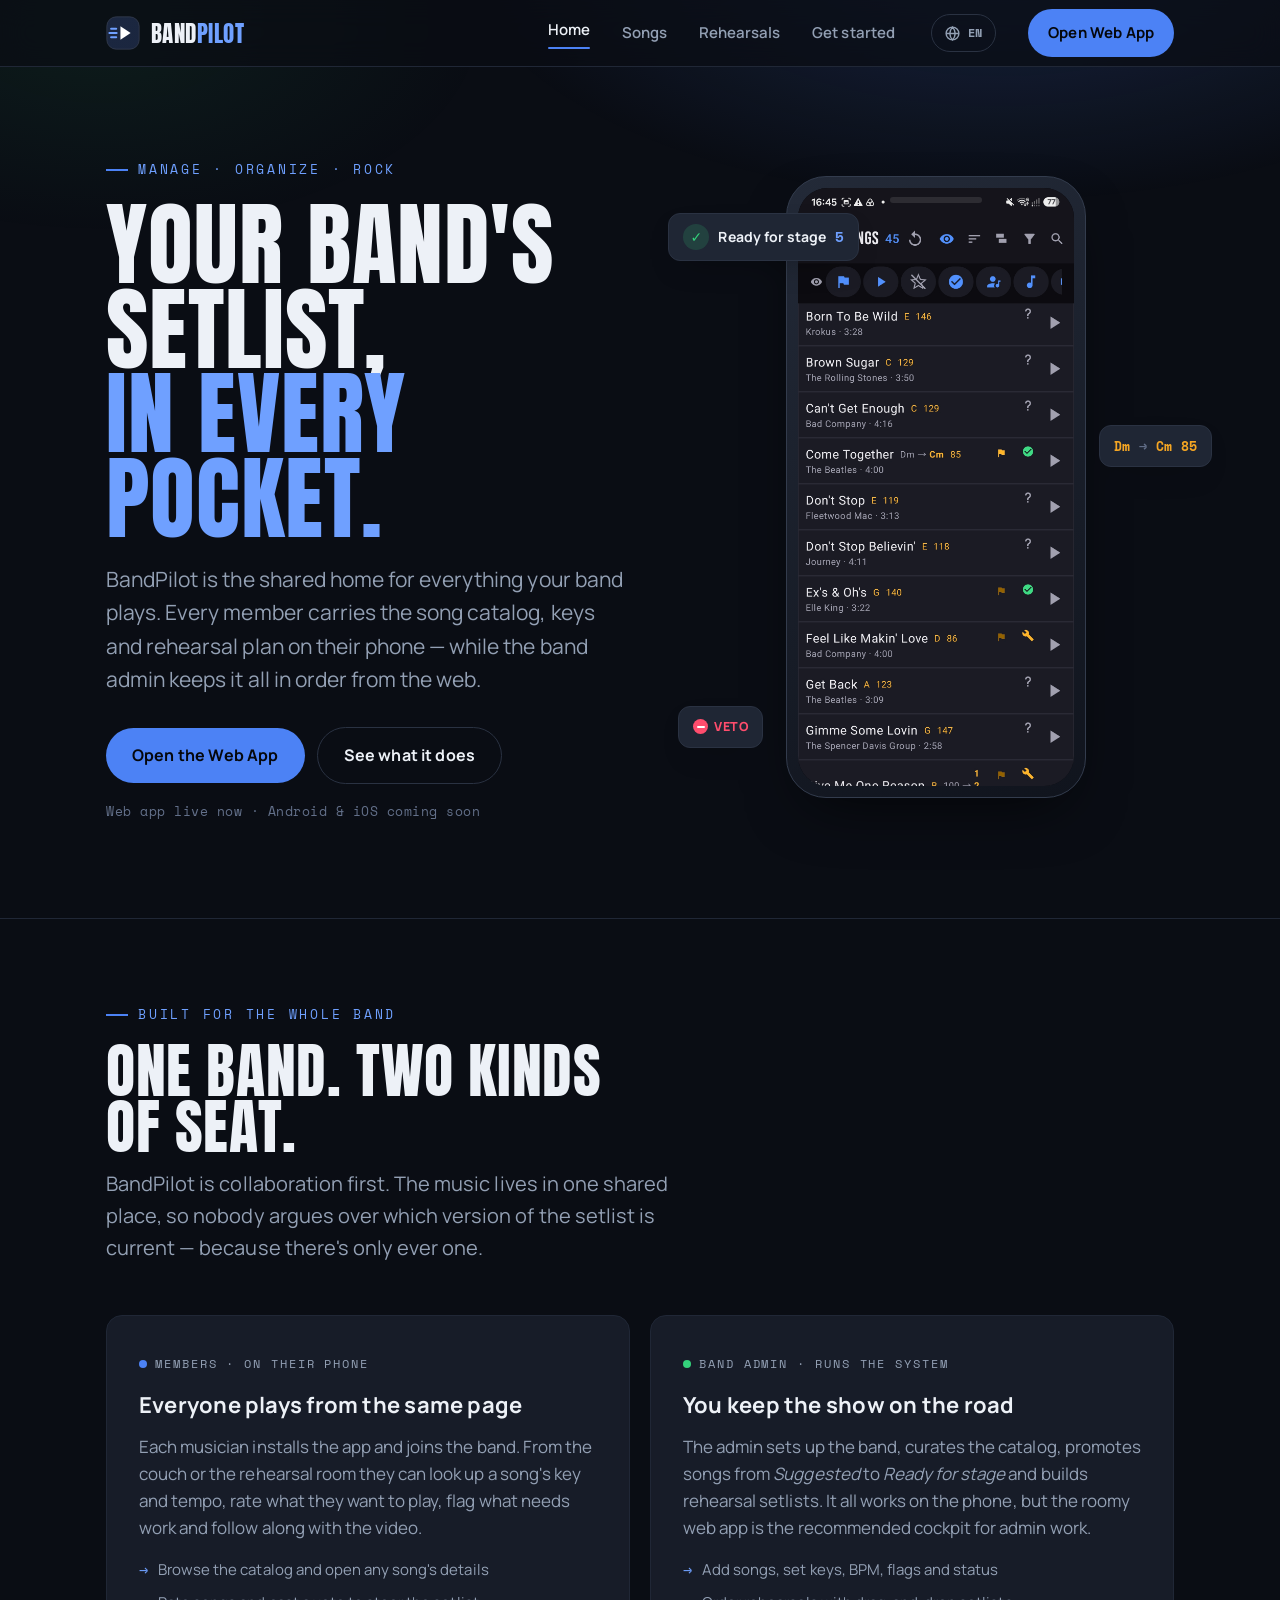
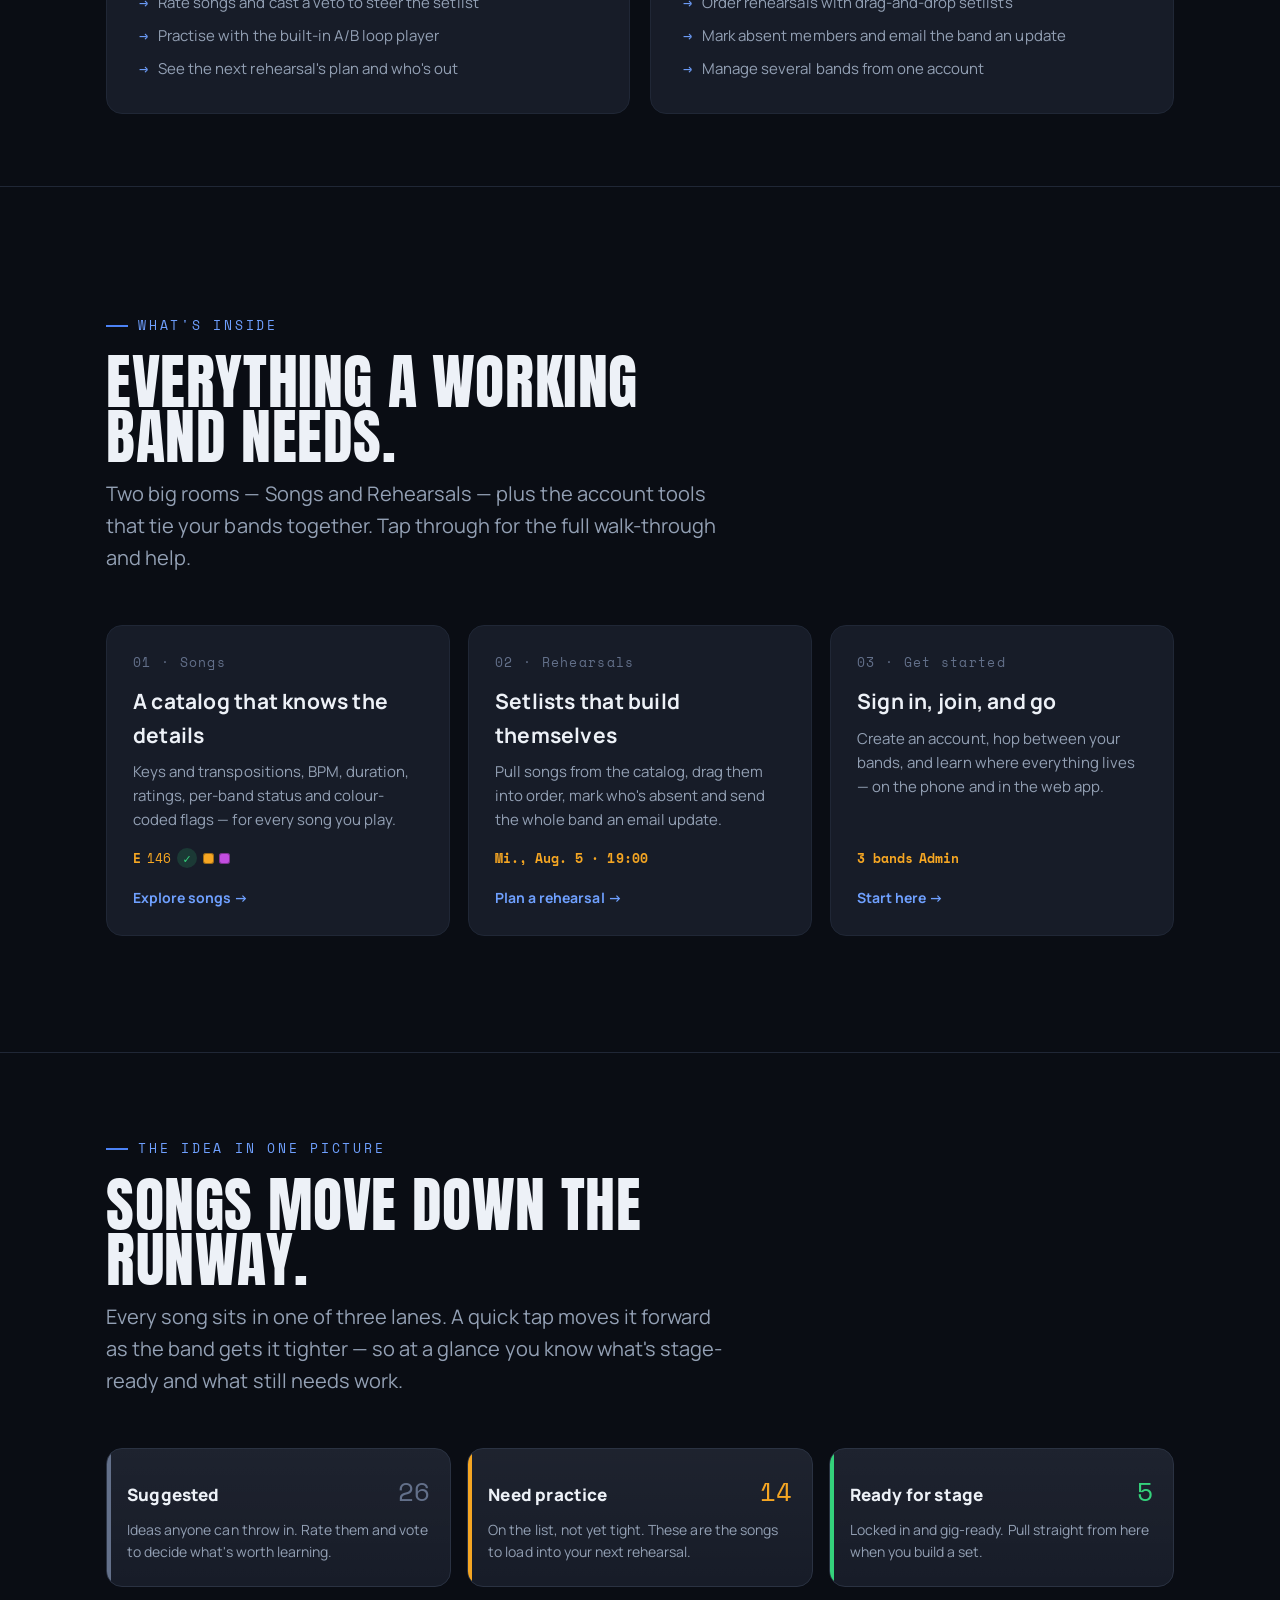
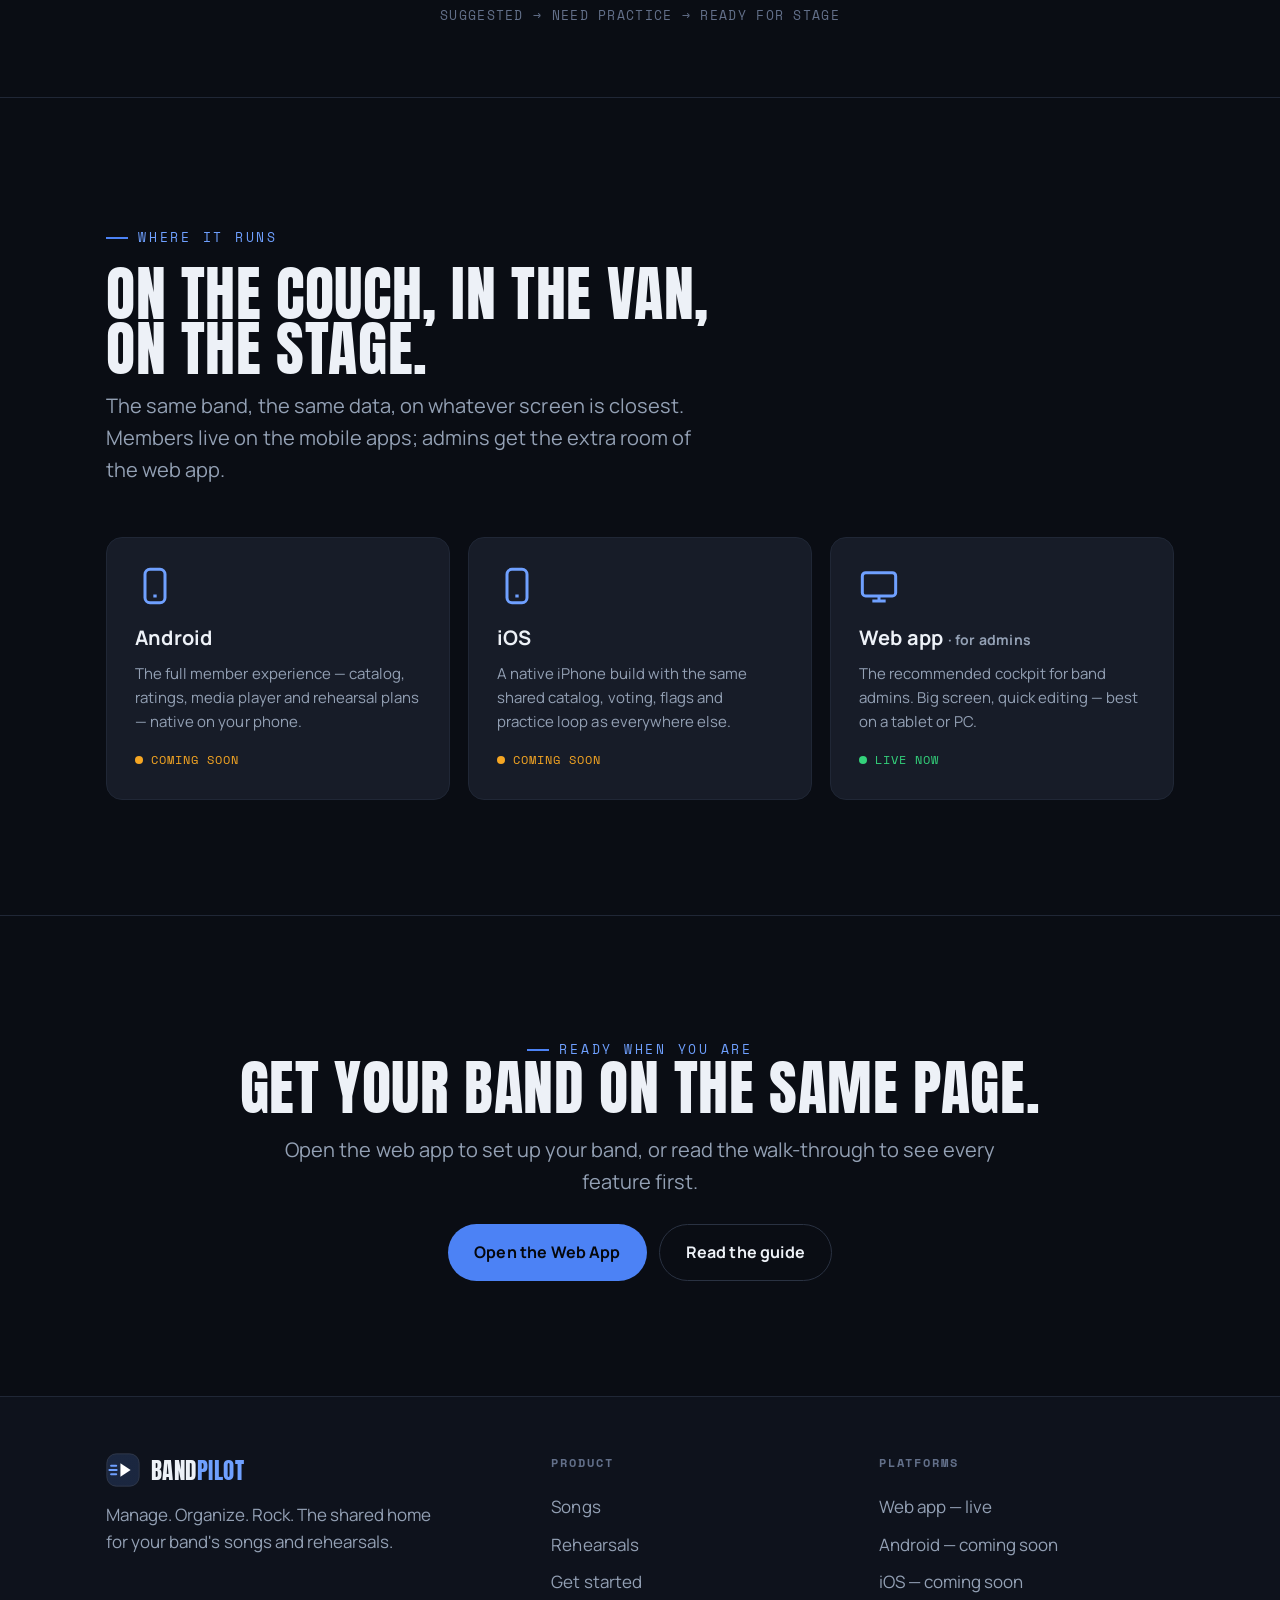
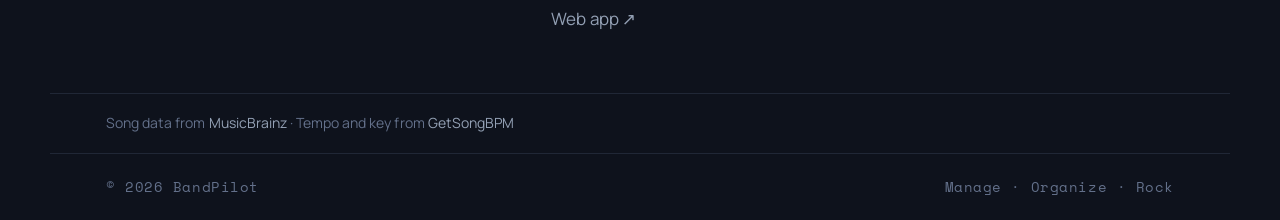
==== commit d051a7c6: "Add song-data attribution to the footer Credits MusicBrainz and GetSongBPM on all four pages, on its" ====
--- a/index.html
+++ b/index.html
@@ -8,10 +8,10 @@
   <link rel="icon" href="assets/img/favicon.svg" type="image/svg+xml" />
   <link rel="preconnect" href="https://fonts.googleapis.com" />
   <link rel="preconnect" href="https://fonts.gstatic.com" crossorigin />
-  <link href="https://fonts.googleapis.com/css2?family=Anton&family=Manrope:wght@400;600;700;800&family=Space+Mono:wght@400;700&display=swap" rel="stylesheet" />
+  <link href="https://fonts.googleapis.com/css2?family=Anton&family=Manrope:wght@400;600;700;800&family=Space+Mono:wght@400;700&family=Noto+Sans+Georgian:wght@400;600;700;800&display=swap" rel="stylesheet" />
   <script>
   (function(){var d=document.documentElement;d.classList.add("js");
-  var SUP=["en","de","fr"],l=null;try{var s=localStorage.getItem("bp-lang");if(s&&SUP.indexOf(s)>-1)l=s;}catch(e){}
+  var SUP=["en","de","fr","ka"],l=null;try{var s=localStorage.getItem("bp-lang");if(s&&SUP.indexOf(s)>-1)l=s;}catch(e){}
   if(!l){var n=navigator.languages||[navigator.language||"en"];for(var i=0;i<n.length;i++){var b=(n[i]||"").slice(0,2).toLowerCase();if(SUP.indexOf(b)>-1){l=b;break;}}}
   l=l||"en";d.lang=l;window.__bpLang=l;if(l!=="en"){d.className+=" i18n-pending";setTimeout(function(){d.classList.remove("i18n-pending");},1500);}})();
   </script>
@@ -45,6 +45,7 @@
           <button data-lang="en" role="menuitem">English <span class="tick">✓</span></button>
           <button data-lang="de" role="menuitem">Deutsch <span class="tick">✓</span></button>
           <button data-lang="fr" role="menuitem">Français <span class="tick">✓</span></button>
+          <button data-lang="ka" role="menuitem">ქართული <span class="tick">✓</span></button>
         </div>
       </div>
       <a class="btn btn--primary nav__cta" href="https://app.bandpilot.net" target="_blank" rel="noopener" data-i18n="nav.openWebApp">Open Web App</a>
@@ -62,6 +63,7 @@
         <button data-lang="en">EN</button>
         <button data-lang="de">DE</button>
         <button data-lang="fr">FR</button>
+        <button data-lang="ka">KA</button>
       </div>
     </div>
   </header>
@@ -280,6 +282,13 @@
         <a data-i18n="footer.platIos">iOS — coming soon</a>
       </div>
     </div>
+    <!-- Where the song facts in the app come from. The GetSongBPM link is a licence condition rather than
+         a courtesy: its free API key requires a visible backlink and is withdrawn without notice if one is
+         missing. It belongs on the public site, because the same credit inside the signed-in app cannot be
+         seen by anyone checking. -->
+    <div class="wrap footer__credits">
+      <span data-i18n="footer.dataSources">Song data from <a href="https://musicbrainz.org" target="_blank" rel="noopener">MusicBrainz</a> · Tempo and key from <a href="https://getsongbpm.com" target="_blank" rel="noopener">GetSongBPM</a></span>
+    </div>
     <div class="wrap footer__bottom">
       <span class="mono">© 2026 BandPilot</span>
       <span class="mono">Manage · Organize · Rock</span>
--- a/assets/css/site.css
+++ b/assets/css/site.css
@@ -39,9 +39,11 @@
   --radius: 16px;
   --radius-sm: 10px;
 
-  --font-display: "Anton", "Arial Narrow", sans-serif;
-  --font-body: "Manrope", system-ui, sans-serif;
-  --font-mono: "Space Mono", ui-monospace, monospace;
+  /* "Noto Sans Georgian" is a per-glyph fallback: Latin keeps the primary faces;
+     only Georgian glyphs use Noto (downloaded via unicode-range only when present). */
+  --font-display: "Anton", "Noto Sans Georgian", "Arial Narrow", sans-serif;
+  --font-body: "Manrope", "Noto Sans Georgian", system-ui, sans-serif;
+  --font-mono: "Space Mono", "Noto Sans Georgian", ui-monospace, monospace;
 
   --shadow: 0 24px 60px -24px rgba(0,0,0,.75);
   --shadow-soft: 0 12px 32px -18px rgba(0,0,0,.6);
@@ -475,6 +477,12 @@
 .footer h4 { font-family: var(--font-mono); font-size: 12px; letter-spacing: .16em; text-transform: uppercase; color: var(--faint); margin-bottom: 16px; }
 .footer a { color: var(--muted); display: block; padding: 5px 0; }
 .footer a:hover { color: var(--text); }
+/* Data-source credit, on its own line above the copyright rather than squeezed into that flex row.
+   The links keep --muted rather than --faint: a backlink nobody can tell is a link does not do the job,
+   and the GetSongBPM one is a condition of its API key. */
+.footer__credits { border-top: 1px solid var(--line-soft); padding-block: 18px; color: var(--faint); font-size: 14px; }
+.footer__credits a { color: var(--muted); }
+.footer__credits a:hover { color: var(--text); text-decoration: underline; }
 .footer__bottom { border-top: 1px solid var(--line-soft); padding-block: 22px; display: flex; justify-content: space-between; gap: 16px; flex-wrap: wrap; color: var(--faint); font-size: 14px; }
 .footer__bottom .mono { font-family: var(--font-mono); letter-spacing: .04em; }
 
